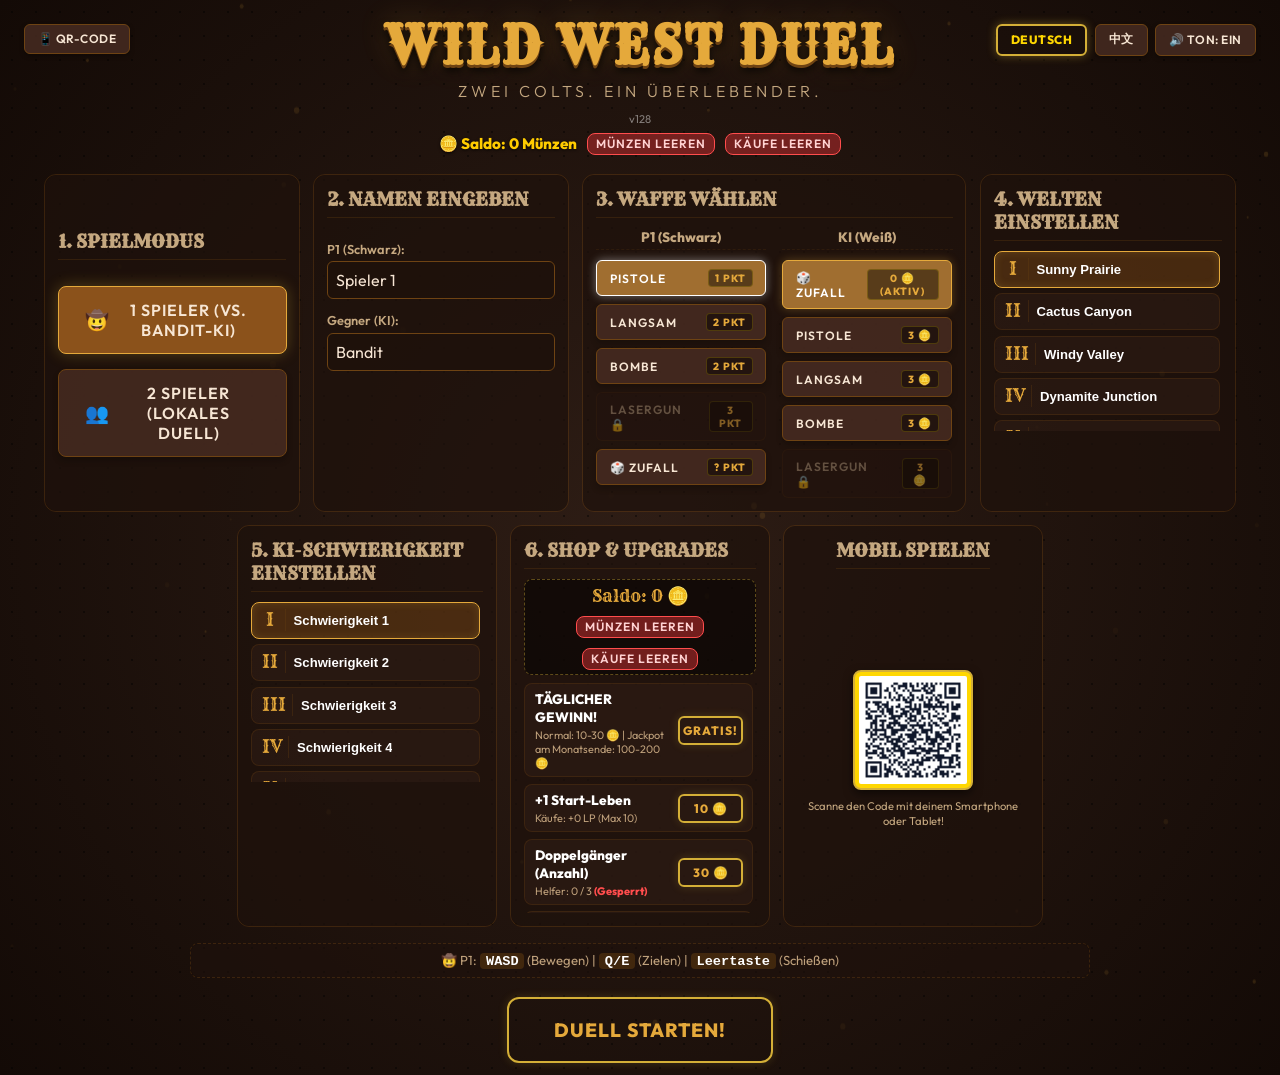
==== games/shoot_game/index.html @ cd61415a "Fix BGM resume when toggling sound ON/OFF and add dual-layer node cleanup for iPad audio (v128)" ====
<!DOCTYPE html>
<html lang="de">
<head>
    <meta charset="UTF-8">
    <meta name="viewport" content="width=device-width, initial-scale=1.0, maximum-scale=1.0, user-scalable=no, viewport-fit=cover">
    <!-- iOS / iPadOS PWA Support -->
    <meta name="apple-mobile-web-app-capable" content="yes">
    <meta name="apple-mobile-web-app-status-bar-style" content="black-translucent">
    <meta name="apple-mobile-web-app-title" content="Wild West">
    <!-- Preload Local Fonts for Immediate Rendering (Prevents Fallback Font Flash) -->
    <link rel="preload" href="./fonts/rye-400.ttf" as="font" type="font/ttf" crossorigin>
    <link rel="preload" href="./fonts/outfit-300.ttf" as="font" type="font/ttf" crossorigin>
    <link rel="preload" href="./fonts/outfit-400.ttf" as="font" type="font/ttf" crossorigin>
    <link rel="preload" href="./fonts/outfit-600.ttf" as="font" type="font/ttf" crossorigin>
    <link rel="preload" href="./fonts/outfit-800.ttf" as="font" type="font/ttf" crossorigin>

    <title>Wild West Duel</title>
    <!-- Icons & iOS PWA Touch Icons -->
    <link rel="icon" type="image/png" sizes="512x512" href="./app-icon.png?v=114">
    <link rel="icon" type="image/png" sizes="192x192" href="./app-icon.png?v=114">
    <link rel="apple-touch-icon" sizes="180x180" href="./apple-touch-icon.png?v=114">
    <link rel="apple-touch-icon" href="./apple-touch-icon.png?v=114">
    <link rel="apple-touch-icon-precomposed" href="./apple-touch-icon-precomposed.png?v=114">
    <link rel="manifest" href="manifest.json?v=114">
    <link rel="stylesheet" href="style.css?v=114">
    <style>
        /* Bulletproof hardware acceleration layer forcing for iOS Safari */
        .screen, .btn, .level-card, .shop-item, .menu-section {
            -webkit-transform: translate3d(0, 0, 0) !important;
            transform: translate3d(0, 0, 0) !important;
            -webkit-backface-visibility: hidden !important;
            backface-visibility: hidden !important;
            will-change: transform !important;
        }
        /* Lock only the gold buttons (play/shop) to transparent backgrounds to bypass WebKit bug */
        .btn-gold {
            background-color: transparent !important;
            background-image: none !important;
        }
        /* Strict element size bounds to prevent layout distortion or oversized joysticks offline */
        .joystick-container {
            width: 120px !important;
            height: 120px !important;
            max-width: 120px !important;
            max-height: 120px !important;
            box-sizing: border-box !important;
            position: absolute !important;
        }
        .joystick-base {
            width: 120px !important;
            height: 120px !important;
            max-width: 120px !important;
            max-height: 120px !important;
            border-radius: 50% !important;
            box-sizing: border-box !important;
        }
        .joystick-knob {
            width: 52px !important;
            height: 52px !important;
            border-radius: 50% !important;
            box-sizing: border-box !important;
        }
        .western-title {
            font-family: 'Rye', 'Impact', 'Trebuchet MS', serif;
        }
        .lang-btn {
            font-family: 'Outfit', -apple-system, BlinkMacSystemFont, 'Segoe UI', Roboto, sans-serif;
        }
    </style>
</head>
<body>
    <div id="game-container">
        <!-- Language & Sound Selector -->
        <div id="language-selector">
            <button id="lang-btn-original" class="btn btn-small btn-primary lang-btn selected">DEUTSCH</button>
            <button id="lang-btn-chinese" class="btn btn-small btn-primary lang-btn">中文</button>
            <button id="sound-toggle-btn" class="btn btn-small btn-primary sound-btn" data-i18n="sound-btn-on">🔊 Ton: EIN</button>
        </div>

        <!-- QR Code Selector -->
        <div id="qr-container">
            <button id="qr-toggle-btn" class="btn btn-small btn-primary" data-i18n="qr-btn-text">📱 QR-Code</button>
        </div>

        <!-- Background Dust Particles (Canvas overlay or pure CSS) -->
        <canvas id="dust-particles"></canvas>

        <!-- MAIN MENU -->
        <div id="main-menu" class="screen active">
            <h1 class="western-title" data-i18n="game-title">Wild West Duel</h1>
            <p class="subtitle" data-i18n="game-subtitle">Zwei Colts. Ein Überlebender.</p>
            <div id="version-badge" onclick="window.forcePurgeAndReload && window.forcePurgeAndReload()" style="font-size: 0.7rem; color: rgba(255,255,255,0.45); text-align: center; margin-top: -0.5rem; margin-bottom: 0.4rem; font-family: 'Outfit', sans-serif; cursor: pointer;" title="Klicken, um Cache zu leeren und neu zu laden">v125</div>
            <div id="header-coins-container" style="text-align: center; margin-top: 0; margin-bottom: 1.2rem; font-family: 'Outfit', sans-serif; color: #ffcc00; font-weight: bold; font-size: 0.95rem; text-shadow: 0 1px 3px rgba(0,0,0,0.8); display: flex; align-items: center; justify-content: center; gap: 0.6rem; flex-wrap: wrap;">
                <span>🪙 <span data-i18n="shop-balance">Saldo:</span> <span id="header-coins-val">0</span> <span data-i18n="header-coins-unit">Münzen</span></span>
                <button class="btn btn-small btn-danger clear-coins-btn" style="padding: 0.15rem 0.5rem; font-size: 0.75rem; vertical-align: middle;" data-i18n="clear-coins-btn">Münzen leeren</button>
                <button class="btn btn-small btn-danger clear-purchases-btn" style="padding: 0.15rem 0.5rem; font-size: 0.75rem; vertical-align: middle;" data-i18n="clear-purchases-btn">Käufe leeren</button>
            </div>

            <!-- Prestige Reset Panel -->
            <div id="prestige-panel" class="prestige-panel hidden">
                <div class="prestige-info">
                    <div class="prestige-title" data-i18n="prestige-title">🏆 Saloon-Legende</div>
                    <div class="prestige-desc" data-i18n="prestige-desc">Alles freigeschaltet! Nächste Entscheidung in:</div>
                </div>
                <div id="prestige-timer" class="prestige-timer">20:00</div>
                <div class="prestige-buttons">
                    <button id="prestige-keep-btn" class="btn btn-prestige-keep btn-small" data-i18n="prestige-keep-btn" disabled>Behalten</button>
                    <button id="prestige-reset-btn" class="btn btn-danger btn-prestige-reset btn-small" data-i18n="prestige-reset-btn" disabled>Von vorne</button>
                </div>
            </div>

            <div class="menu-sections">
                <div class="menu-section game-modes">
                    <h2 data-i18n="mode-title">1. Spielmodus</h2>
                    <button class="btn btn-primary mode-btn selected" data-mode="pve">
                        <span class="btn-icon">🤠</span>
                        <span data-i18n="mode-pve-text">1 Spieler (vs. Bandit-KI)</span>
                    </button>
                    <button class="btn btn-primary mode-btn" data-mode="pvp">
                        <span class="btn-icon">👥</span>
                        <span data-i18n="mode-pvp-text">2 Spieler (Lokales Duell)</span>
                    </button>
                </div>

                <div class="menu-section player-names">
                    <h2 data-i18n="names-title">2. Namen eingeben</h2>
                    <div class="name-inputs">
                        <div class="input-group">
                            <label for="p1-name-input" data-i18n="label-p1-name">P1 (Schwarz):</label>
                            <input type="text" id="p1-name-input" value="Spieler 1" maxlength="12">
                        </div>
                        <div class="input-group">
                            <label for="p2-name-input" id="p2-name-label" data-i18n="label-p2-name-ki">Gegner (KI):</label>
                            <input type="text" id="p2-name-input" value="Bandit" maxlength="12">
                        </div>
                    </div>
                </div>

                <div class="menu-section weapon-select">
                    <h2 data-i18n="weapon-title">3. Waffe wählen</h2>
                    <div class="weapon-selections-container">
                        <div class="weapon-select-col" id="p1-weapon-select-col">
                            <h3 data-i18n="weapon-p1-label">P1 (Schwarz)</h3>
                            <div class="weapon-grid">
                                <button class="btn btn-primary weapon-btn p1-wep-active" data-player="p1" data-weapon="rapid">
                                    <span class="wep-name" data-i18n="wep-rapid">Pistole</span><span class="wep-pts" data-i18n="wep-pts-1">1 Pkt</span>
                                </button>
                                <button class="btn btn-primary weapon-btn" data-player="p1" data-weapon="heavy">
                                    <span class="wep-name" data-i18n="wep-heavy">Langsam</span><span class="wep-pts" data-i18n="wep-pts-2">2 Pkt</span>
                                </button>
                                <button class="btn btn-primary weapon-btn" data-player="p1" data-weapon="bomb">
                                    <span class="wep-name" data-i18n="wep-bomb">Bombe</span><span class="wep-pts" data-i18n="wep-pts-2">2 Pkt</span>
                                </button>
                                <button id="p1-wep-laser" class="btn btn-primary weapon-btn" data-player="p1" data-weapon="laser" disabled>
                                    <span class="wep-name" data-i18n="wep-laser-locked">Lasergun 🔒</span><span class="wep-pts" data-i18n="wep-pts-3">3 Pkt</span>
                                </button>
                                <button class="btn btn-primary weapon-btn" data-player="p1" data-weapon="random">
                                    <span class="wep-name" data-i18n="wep-random">🎲 Zufall</span><span class="wep-pts" data-i18n="wep-pts-random">? Pkt</span>
                                </button>
                            </div>
                        </div>
                        <div class="weapon-select-col" id="p2-weapon-select-col">
                            <h3 id="p2-weapon-title" data-i18n="weapon-p2-label-ki">KI (Weiß)</h3>
                            <div class="weapon-grid">
                                <button class="btn btn-primary weapon-btn p2-wep-active" data-player="p2" data-weapon="random">
                                    <span class="wep-name" data-i18n="wep-random">🎲 Zufall</span><span class="wep-pts" data-i18n="wep-pts-random">? Pkt</span>
                                </button>
                                <button class="btn btn-primary weapon-btn" data-player="p2" data-weapon="rapid">
                                    <span class="wep-name" data-i18n="wep-rapid">Pistole</span><span class="wep-pts" data-i18n="wep-pts-1">1 Pkt</span>
                                </button>
                                <button class="btn btn-primary weapon-btn" data-player="p2" data-weapon="heavy">
                                    <span class="wep-name" data-i18n="wep-heavy">Langsam</span><span class="wep-pts" data-i18n="wep-pts-2">2 Pkt</span>
                                </button>
                                <button class="btn btn-primary weapon-btn" data-player="p2" data-weapon="bomb">
                                    <span class="wep-name" data-i18n="wep-bomb">Bombe</span><span class="wep-pts" data-i18n="wep-pts-2">2 Pkt</span>
                                </button>
                                <button id="p2-wep-laser" class="btn btn-primary weapon-btn" data-player="p2" data-weapon="laser" disabled>
                                    <span class="wep-name" data-i18n="wep-laser-locked">Lasergun 🔒</span><span class="wep-pts" data-i18n="wep-pts-3">3 Pkt</span>
                                </button>
                            </div>
                        </div>
                    </div>
                </div>

                <div class="menu-section level-select">
                    <h2 data-i18n="level-title">4. Level einstellen</h2>
                    <div class="level-grid">
                        <button class="level-card active" data-level="1">
                            <div class="level-num">I</div>
                            <div class="level-name" data-i18n="level-1-name">Sunny Prairie</div>
                            <div class="level-desc" data-i18n="level-1-desc">Einfaches Feld, keine Gefahren.</div>
                        </button>
                        <button class="level-card" data-level="2">
                            <div class="level-num">II</div>
                            <div class="level-name" data-i18n="level-2-name">Cactus Canyon</div>
                            <div class="level-desc" data-i18n="level-2-desc">Kakteen blockieren Schüsse.</div>
                        </button>
                        <button class="level-card" data-level="3">
                            <div class="level-num">III</div>
                            <div class="level-name" data-i18n="level-3-name">Windy Valley</div>
                            <div class="level-desc" data-i18n="level-3-desc">Wind krümmt die Patronen!</div>
                        </button>
                        <button class="level-card" data-level="4">
                            <div class="level-num">IV</div>
                            <div class="level-name" data-i18n="level-4-name">Dynamite Junction</div>
                            <div class="level-desc" data-i18n="level-4-desc">Explosive Dynamitfässer.</div>
                        </button>
                        <button class="level-card" data-level="5">
                            <div class="level-num">V</div>
                            <div class="level-name" data-i18n="level-5-name">Tombstone Showdown</div>
                            <div class="level-desc" data-i18n="level-5-desc">Volles Chaos: Wind, TNT & Tumbleweed!</div>
                        </button>
                        <button class="level-card" data-level="6">
                            <div class="level-num">VI</div>
                            <div class="level-name" data-i18n="level-6-name">Desert Fortress</div>
                            <div class="level-desc" data-i18n="level-6-desc">Barrikaden blockieren Schüsse. Rote Bodenspikes!</div>
                        </button>
                        <button class="level-card" data-level="7">
                            <div class="level-num">VII</div>
                            <div class="level-name" data-i18n="level-7-name">Windstorm Ruins</div>
                            <div class="level-desc" data-i18n="level-7-desc">Starker Sandsturm, Mauern & Bodenspikes.</div>
                        </button>
                        <button class="level-card" data-level="8">
                            <div class="level-num">VIII</div>
                            <div class="level-name" data-i18n="level-8-name">TNT Minefield</div>
                            <div class="level-desc" data-i18n="level-8-desc">Überall Dynamit & gefährliche Bodenspikes.</div>
                        </button>
                        <button class="level-card" data-level="9">
                            <div class="level-num">IX</div>
                            <div class="level-name" data-i18n="level-9-name">Tumbleweed Alley</div>
                            <div class="level-desc" data-i18n="level-9-desc">Tumbleweeds und Bodenspikes füllen das Feld.</div>
                        </button>
                        <button class="level-card" data-level="10">
                            <div class="level-num">X</div>
                            <div class="level-name" data-i18n="level-10-name">Armageddon Duel</div>
                            <div class="level-desc" data-i18n="level-10-desc">Ultimatives Chaos: Alles inklusive Bodenspikes!</div>
                        </button>
                    </div>
                </div>

                <div class="menu-section difficulty-select" id="difficulty-select-section">
                    <h2 data-i18n="difficulty-title">5. KI-Schwierigkeit einstellen</h2>
                    <div class="difficulty-grid">
                        <button class="difficulty-card active" data-difficulty="1">
                            <div class="difficulty-num">I</div>
                            <div class="difficulty-name"><span data-i18n="difficulty-label">Schwierigkeit</span> 1</div>
                        </button>
                        <button class="difficulty-card" data-difficulty="2">
                            <div class="difficulty-num">II</div>
                            <div class="difficulty-name"><span data-i18n="difficulty-label">Schwierigkeit</span> 2</div>
                        </button>
                        <button class="difficulty-card" data-difficulty="3">
                            <div class="difficulty-num">III</div>
                            <div class="difficulty-name"><span data-i18n="difficulty-label">Schwierigkeit</span> 3</div>
                        </button>
                        <button class="difficulty-card" data-difficulty="4">
                            <div class="difficulty-num">IV</div>
                            <div class="difficulty-name"><span data-i18n="difficulty-label">Schwierigkeit</span> 4</div>
                        </button>
                        <button class="difficulty-card" data-difficulty="5">
                            <div class="difficulty-num">V</div>
                            <div class="difficulty-name"><span data-i18n="difficulty-label">Schwierigkeit</span> 5</div>
                        </button>
                        <button class="difficulty-card" data-difficulty="6">
                            <div class="difficulty-num">VI</div>
                            <div class="difficulty-name"><span data-i18n="difficulty-label">Schwierigkeit</span> 6</div>
                        </button>
                        <button class="difficulty-card" data-difficulty="7">
                            <div class="difficulty-num">VII</div>
                            <div class="difficulty-name"><span data-i18n="difficulty-label">Schwierigkeit</span> 7</div>
                        </button>
                        <button class="difficulty-card" data-difficulty="8">
                            <div class="difficulty-num">VIII</div>
                            <div class="difficulty-name"><span data-i18n="difficulty-label">Schwierigkeit</span> 8</div>
                        </button>
                        <button class="difficulty-card" data-difficulty="9">
                            <div class="difficulty-num">IX</div>
                            <div class="difficulty-name"><span data-i18n="difficulty-label">Schwierigkeit</span> 9</div>
                        </button>
                        <button class="difficulty-card" data-difficulty="10">
                            <div class="difficulty-num">X</div>
                            <div class="difficulty-name"><span data-i18n="difficulty-label">Schwierigkeit</span> 10</div>
                        </button>
                    </div>
                </div>

                <div class="menu-section upgrade-shop">
                    <h2 data-i18n="shop-title">6. Shop & Upgrades</h2>
                    <div class="shop-coins-header" style="display: flex; align-items: center; justify-content: center; gap: 0.6rem; flex-wrap: wrap;">
                        <span><span data-i18n="shop-balance">Saldo:</span> <span id="shop-coins-val">0</span> <span class="shop-coin-symbol">🪙</span></span>
                        <button class="btn btn-small btn-danger clear-coins-btn" style="padding: 0.15rem 0.5rem; font-size: 0.75rem; vertical-align: middle;" data-i18n="clear-coins-btn">Münzen leeren</button>
                        <button class="btn btn-small btn-danger clear-purchases-btn" style="padding: 0.15rem 0.5rem; font-size: 0.75rem; vertical-align: middle;" data-i18n="clear-purchases-btn">Käufe leeren</button>
                    </div>
                    <div class="shop-list">
                        <div class="shop-item">
                            <div class="shop-item-info">
                                <div class="shop-item-title" data-i18n="shop-daily-title">TÄGLICHER GEWINN!</div>
                                <div class="shop-item-desc" id="shop-daily-desc-container" data-i18n="shop-daily-desc">Normal: 10-30 🪙 | Jackpot am Monatsende: 100-200 🪙</div>
                            </div>
                            <button id="claim-daily-btn" class="btn btn-gold btn-shop" data-i18n="shop-daily-btn-claim">GRATIS!</button>
                        </div>
                        <div class="shop-item">
                            <div class="shop-item-info">
                                <div class="shop-item-title" data-i18n="shop-hp-title">+1 Start-Leben</div>
                                <div class="shop-item-desc" id="shop-hp-desc-container">Käufe: +<span id="shop-hp-lvl">0</span> LP (Max 10) <span id="shop-hp-status" style="font-weight:bold; color:#ff9500;"></span></div>
                                <button id="toggle-hp-btn" class="btn btn-toggle-inactive btn-shop hidden" style="margin-top: 0.3rem; font-size: 0.65rem !important; padding: 0.2rem 0.5rem !important; width: auto !important; height: auto !important;" data-i18n="btn-deactivate">Deaktivieren</button>
                            </div>
                            <button id="buy-hp-btn" class="btn btn-gold btn-shop">10 🪙</button>
                        </div>
                        <div class="shop-item">
                            <div class="shop-item-info">
                                <div class="shop-item-title" data-i18n="shop-doppel-title">Doppelgänger (Anzahl)</div>
                                <div class="shop-item-desc" id="shop-doppel-count-container">Helfer: <span id="shop-doppel-count-val">0</span> / 3 <span id="shop-doppel-status" class="status-inactive"></span></div>
                                <button id="toggle-doppel-btn" class="btn btn-toggle-inactive btn-shop hidden" style="margin-top: 0.3rem; font-size: 0.65rem !important; padding: 0.2rem 0.5rem !important; width: auto !important; height: auto !important;" data-i18n="btn-deactivate">Deaktivieren</button>
                            </div>
                            <button id="buy-doppel-count-btn" class="btn btn-gold btn-shop">30 🪙</button>
                        </div>
                        <div class="shop-item">
                            <div class="shop-item-info">
                                <div class="shop-item-title" data-i18n="shop-doppel-lvl-title">Doppelgänger-Stufe</div>
                                <div class="shop-item-desc" id="shop-doppel-lvl-container">HP: <span id="shop-doppel-hp-val">3</span> | CD-R: <span id="shop-doppel-cdr-val">0%</span> (Stufe <span id="shop-doppel-lvl-val">0</span>/5)</div>
                            </div>
                            <button id="buy-doppel-lvl-btn" class="btn btn-gold btn-shop">30 🪙</button>
                        </div>
                        <div class="shop-item">
                            <div class="shop-item-info">
                                <div class="shop-item-title" data-i18n="shop-laser-title">Lasergun</div>
                                <div class="shop-item-desc" id="shop-laser-desc-container">Neon-Laser (Lvl <span id="shop-laser-lvl">0</span>): <span id="shop-laser-status" class="status-inactive">Gesperrt</span></div>
                            </div>
                            <button id="buy-laser-btn" class="btn btn-gold btn-shop">50 🪙</button>
                        </div>
                        <div class="shop-item">
                            <div class="shop-item-info">
                                <div class="shop-item-title" data-i18n="shop-rapid-title">Schnell-Pistole</div>
                                <div class="shop-item-desc" id="shop-rapid-desc-container">Schaden: <span id="shop-rapid-dmg">1</span> | CD: <span id="shop-rapid-cd">250</span>ms (Lvl <span id="shop-rapid-lvl">1</span>)</div>
                            </div>
                            <button id="buy-rapid-btn" class="btn btn-gold btn-shop">10 🪙</button>
                        </div>
                        <div class="shop-item">
                            <div class="shop-item-info">
                                <div class="shop-item-title" data-i18n="shop-heavy-title">Langsam-Pistole</div>
                                <div class="shop-item-desc" id="shop-heavy-desc-container">Schaden: <span id="shop-heavy-dmg">2</span> | CD: <span id="shop-heavy-cd">1500</span>ms (Lvl <span id="shop-heavy-lvl">1</span>)</div>
                            </div>
                            <button id="buy-heavy-btn" class="btn btn-gold btn-shop">10 🪙</button>
                        </div>
                        <div class="shop-item">
                            <div class="shop-item-info">
                                <div class="shop-item-title" data-i18n="shop-bomb-title">Bomben-Pistole</div>
                                <div class="shop-item-desc" id="shop-bomb-desc-container">Schaden: <span id="shop-bomb-dmg">2</span> | CD: <span id="shop-bomb-cd">2000</span>ms (Lvl <span id="shop-bomb-lvl">1</span>)</div>
                            </div>
                            <button id="buy-bomb-btn" class="btn btn-gold btn-shop">10 🪙</button>
                        </div>
                    </div>
                </div>

                <div class="menu-section qr-code-section">
                    <h2 data-i18n="qr-modal-title">Mobil spielen</h2>
                    <div class="menu-qr-content">
                        <img src="qr-code.png" alt="QR-Code" class="menu-qr-image">
                        <p class="menu-qr-desc" data-i18n="qr-menu-desc">Scanne den Code mit deinem Smartphone oder Tablet!</p>
                    </div>
                </div>
            </div>


            <div class="controls-cheat-sheet-compact">
                <span data-i18n="cheat-sheet-p1">🤠 P1: <strong>WASD</strong> (Bewegen) | <strong>Q/E</strong> (Zielen) | <strong>Leertaste</strong> (Schießen)</span>
                <span class="sheet-divider">|</span>
                <span data-i18n="cheat-sheet-p2">💀 P2/KI: <strong>Pfeiltasten</strong> (Bewegen) | <strong>U/O</strong> (Zielen) | <strong>I</strong> (Schießen)</span>
            </div>

            <button id="start-game-btn" class="btn btn-gold btn-large" data-i18n="start-duel-btn">Duell Starten!</button>

            <!-- Landscape Mode Notice for Mobile / iPad -->
            <div class="mobile-only-notice" data-i18n="landscape-notice-text">BITTE SPIELT IM QUERFORMAT!!!</div>
        </div>

        <!-- GAMEPLAY SCREEN -->
        <div id="game-screen" class="screen">
            <!-- HUD -->
            <div id="hud">
                <div class="hud-player p1-hud">
                    <div class="player-label"><span class="avatar">🤠</span> <span id="p1-label-text">Spieler 1 (Schwarz)</span></div>
                    <div class="hearts" id="p1-hearts"></div>
                </div>

                <div id="level-display">
                    <span id="level-display-name">Sunny Prairie</span>
                    <div id="wind-indicator" class="hidden">
                        <span id="wind-arrow">➔</span> <span id="wind-text">Wind: 0 km/h</span>
                    </div>
                </div>

                <div class="hud-player p2-hud">
                    <div class="hearts" id="p2-hearts"></div>
                    <div class="player-label"><span class="avatar">🤠</span> <span id="p2-label-text">Bandit (KI)</span></div>
                </div>
            </div>

            <div id="canvas-wrapper">
                <canvas id="game-canvas" width="1200" height="800"></canvas>
            </div>

            <!-- Mobile touch controls overlay -->
            <div id="mobile-controls">
                <div id="joystick-move" class="joystick-container">
                    <div class="joystick-base">
                        <div class="joystick-knob blue"></div>
                    </div>
                </div>
                <div id="joystick-aim" class="joystick-container">
                    <div class="joystick-base">
                        <div class="joystick-knob red"></div>
                    </div>
                </div>
            </div>

            <div id="game-controls-bar">
                <button id="sound-toggle-btn-hud" class="btn btn-small sound-btn" data-i18n="sound-btn-on">🔊 Ton: EIN</button>
                <button id="pause-btn" class="btn btn-small" data-i18n="hud-pause-btn">Pause</button>
                <button id="exit-game-btn" class="btn btn-small btn-danger" data-i18n="hud-forfeit-btn">Aufgeben</button>
            </div>

            <!-- Keyboard Controls Cheat Sheet for PC -->
            <div class="controls-cheat-sheet-compact gameplay-cheat-sheet">
                <span data-i18n="cheat-sheet-p1">🤠 P1: <strong>WASD</strong> (Bewegen) | <strong>Q/E</strong> (Zielen) | <strong>Leertaste</strong> (Schießen)</span>
                <span class="sheet-divider">|</span>
                <span data-i18n="cheat-sheet-p2">💀 P2/KI: <strong>Pfeiltasten</strong> (Bewegen) | <strong>U/O</strong> (Zielen) | <strong>I</strong> (Schießen)</span>
            </div>
        </div>

        <!-- GAME OVER OVERLAY -->
        <div id="game-over-screen" class="screen">
            <h1 class="victory-title" id="victory-title">Spieler 1 gewinnt!</h1>
            <p id="victory-subtitle" class="subtitle">Schnellster Finger im Wilden Westen</p>
            <div id="coins-reward-banner" class="coins-reward-banner hidden">
                🪙 +3 Münzen erhalten!
            </div>

            <div class="game-over-buttons">
                <button id="rematch-btn" class="btn btn-gold btn-large" data-i18n="go-rematch-btn">Revanche</button>
                <button id="menu-btn" class="btn btn-primary btn-large" data-i18n="go-menu-btn">Hauptmenü</button>
            </div>
        </div>

        <!-- PAUSE SCREEN OVERLAY -->
        <div id="pause-screen" class="screen">
            <h1 class="western-title" data-i18n="pause-title">Pause</h1>
            <p class="subtitle" data-i18n="pause-subtitle">Das Duell ruht...</p>
            <div class="pause-buttons">
                <button id="resume-btn" class="btn btn-gold btn-large" data-i18n="pause-resume-btn">Weiter</button>
                <button id="pause-menu-btn" class="btn btn-primary btn-large" data-i18n="pause-menu-btn">Hauptmenü</button>
            </div>
        </div>

        <!-- QR CODE MODAL OVERLAY -->
        <div id="qr-modal" class="screen">
            <div class="qr-modal-content">
                <div class="qr-canvas-container">
                    <img id="qr-image" src="qr-code.png" alt="QR-Code">
                </div>
                <div class="qr-text-col">
                    <h2 data-i18n="qr-modal-title">Mobil spielen</h2>
                    <p class="qr-desc" data-i18n="qr-modal-desc">Scanne diesen QR-Code mit deinem Handy oder Tablet, um das Spiel auf einem mobilen Gerät zu spielen!</p>
                    <div class="qr-link-container">
                        <input type="text" id="qr-link-input" readonly value="https://yang.zchen.org/games/shoot_game/index.html">
                        <button id="qr-copy-btn" class="btn btn-gold btn-small" data-i18n="qr-btn-copy">Kopieren</button>
                    </div>
                    <div class="qr-modal-buttons">
                        <button id="qr-modal-close" class="btn btn-primary btn-large" data-i18n="qr-btn-close">Schließen</button>
                    </div>
                </div>
            </div>
        </div>
    </div>

    <!-- JS Files as Modules -->
    <script type="module" src="game.js?v=128"></script>
    <script>
        (function() {
            const TARGET_VERSION = '128';
            const storedVersion = localStorage.getItem('wild_west_installed_version');

            // Force cache purge if version stored in browser is older than 108
            if (storedVersion !== TARGET_VERSION) {
                localStorage.setItem('wild_west_installed_version', TARGET_VERSION);
                if ('serviceWorker' in navigator) {
                    navigator.serviceWorker.getRegistrations().then(regs => {
                        return Promise.all(regs.map(r => r.unregister()));
                    }).then(() => {
                        return caches.keys();
                    }).then(keys => {
                        return Promise.all(keys.map(k => caches.delete(k)));
                    }).then(() => {
                        window.location.reload();
                    }).catch(() => {
                        window.location.reload();
                    });
                }
            }

            if ('serviceWorker' in navigator) {
                let refreshing = false;
                const handleReload = () => {
                    if (!refreshing) {
                        refreshing = true;
                        window.location.reload();
                    }
                };

                const forceUpdateAndReload = async () => {
                    localStorage.setItem('wild_west_installed_version', TARGET_VERSION);
                    try {
                        const regs = await navigator.serviceWorker.getRegistrations();
                        for (let r of regs) await r.unregister();
                        const keys = await caches.keys();
                        await Promise.all(keys.map(k => caches.delete(k)));
                    } catch (e) {
                        console.warn('Cache clear failed:', e);
                    }
                    window.location.href = window.location.pathname + '?v=128&t=' + Date.now();
                };
                window.forcePurgeAndReload = forceUpdateAndReload;

                navigator.serviceWorker.addEventListener('controllerchange', handleReload);
                navigator.serviceWorker.addEventListener('message', (event) => {
                    if (event.data && (event.data.type === 'VERSION_UPDATED' || event.data.type === 'RELOAD')) {
                        handleReload();
                    }
                });

                window.addEventListener('load', () => {
                    navigator.serviceWorker.register('./sw.js?v=128', { scope: './' }).then(reg => {
                        reg.update();

                        window.addEventListener('focus', () => reg.update());
                        window.addEventListener('online', () => reg.update());
                        window.addEventListener('pageshow', () => reg.update());

                        reg.onupdatefound = () => {
                            const installingWorker = reg.installing;
                            if (installingWorker) {
                                installingWorker.onstatechange = () => {
                                    if (installingWorker.state === 'installed') {
                                        if (navigator.serviceWorker.controller) {
                                            installingWorker.postMessage({ type: 'SKIP_WAITING' });
                                            handleReload();
                                        }
                                    }
                                };
                            }
                        };
                    }).catch(err => {
                        console.log('SW registration failed:', err);
                    });
                });
            }
        })();
    </script>
</body>
</html>
---- games/shoot_game/style.css ----
/* Local Font Definitions (100% Offline Support) */
@font-face {
    font-family: 'Outfit';
    font-style: normal;
    font-weight: 300;
    font-display: swap;
    src: url('./fonts/outfit-300.ttf') format('truetype');
}
@font-face {
    font-family: 'Outfit';
    font-style: normal;
    font-weight: 400;
    font-display: swap;
    src: url('./fonts/outfit-400.ttf') format('truetype');
}
@font-face {
    font-family: 'Outfit';
    font-style: normal;
    font-weight: 600;
    font-display: swap;
    src: url('./fonts/outfit-600.ttf') format('truetype');
}
@font-face {
    font-family: 'Outfit';
    font-style: normal;
    font-weight: 800;
    font-display: swap;
    src: url('./fonts/outfit-800.ttf') format('truetype');
}
@font-face {
    font-family: 'Rye';
    font-style: normal;
    font-weight: 400;
    font-display: swap;
    src: url('./fonts/rye-400.ttf') format('truetype');
}

/* General Styles & Reset */
* {
    box-sizing: border-box;
    margin: 0;
    padding: 0;
    user-select: none;
}

html {
    background: radial-gradient(circle at center, #2e1d15 0%, #130a06 100%);
    min-height: 100vh;
    overflow-y: auto;
    touch-action: manipulation;
}

body {
    font-family: 'Outfit', -apple-system, BlinkMacSystemFont, 'Segoe UI', Roboto, sans-serif;
    background: radial-gradient(circle at center, #2e1d15 0%, #130a06 100%);
    color: #f7e6d4;
    min-height: 100vh;
    display: flex;
    flex-direction: column;
    overflow-y: visible;
    touch-action: manipulation;
}

#game-container {
    position: relative;
    width: 100vw;
    min-height: 100vh;
    display: flex;
    flex-direction: column;
    background-image: radial-gradient(rgba(0, 0, 0, 0.4) 1px, transparent 1px);
    background-size: 24px 24px;
}

/* Background Dust Particles */
#dust-particles {
    position: absolute;
    top: 0;
    left: 0;
    width: 100%;
    height: 100%;
    pointer-events: none;
    z-index: 1;
    opacity: 0.3;
}

/* Screen Transitions */
.screen {
    position: relative;
    display: none;
    flex-direction: column;
    align-items: center;
    justify-content: center;
    width: 100%;
    min-height: 100vh;
    padding: 0.8rem;
    z-index: 2;
    animation: fadeIn 0.4s ease-out forwards;
    margin: auto; /* Vertically and horizontally center screens, safely handling overflow */
    -webkit-transform: translate3d(0, 0, 0);
    transform: translate3d(0, 0, 0);
    -webkit-backface-visibility: hidden;
    backface-visibility: hidden;
}

.screen.active {
    display: flex;
}

@keyframes fadeIn {
    from { opacity: 0; transform: scale(0.98); }
    to { opacity: 1; transform: scale(1); }
}

/* Western Typography */
.western-title {
    font-family: 'Rye', 'Impact', 'Trebuchet MS', serif;
    font-size: 3.2rem;
    color: #e5a93b;
    text-shadow: 0 3px 0 #6e4313, 0 6px 10px rgba(0, 0, 0, 0.8), 0 0 30px rgba(229, 169, 59, 0.2);
    margin-bottom: 0.2rem;
    text-transform: uppercase;
    letter-spacing: 2px;
    animation: titleFloat 4s ease-in-out infinite;
}

.victory-title {
    font-family: 'Rye', serif;
    font-size: 3.8rem;
    color: #d4af37;
    text-shadow: 0 0 30px rgba(212, 175, 55, 0.4), 0 6px 12px rgba(0, 0, 0, 0.9);
    margin-bottom: 0.8rem;
    text-transform: uppercase;
    text-align: center;
}

.subtitle {
    font-size: 1.0rem;
    color: #c5a880;
    margin-bottom: 1.2rem;
    font-weight: 300;
    letter-spacing: 4px;
    text-transform: uppercase;
}

@keyframes titleFloat {
    0%, 100% { transform: translateY(0); }
    50% { transform: translateY(-8px); }
}

/* Buttons */
.btn {
    font-family: 'Outfit', sans-serif;
    font-weight: 600;
    font-size: 1rem;
    padding: 0.8rem 1.6rem;
    border: none;
    border-radius: 8px;
    cursor: pointer;
    transition: transform 0.25s cubic-bezier(0.175, 0.885, 0.32, 1.275),
                box-shadow 0.25s cubic-bezier(0.175, 0.885, 0.32, 1.275),
                border-color 0.25s cubic-bezier(0.175, 0.885, 0.32, 1.275),
                color 0.25s cubic-bezier(0.175, 0.885, 0.32, 1.275),
                background-color 0.25s cubic-bezier(0.175, 0.885, 0.32, 1.275);
    display: inline-flex;
    align-items: center;
    justify-content: center;
    gap: 0.5rem;
    text-transform: uppercase;
    letter-spacing: 1px;
    will-change: transform;
    -webkit-transform: translate3d(0, 0, 0);
    transform: translate3d(0, 0, 0);
    -webkit-backface-visibility: hidden;
    backface-visibility: hidden;
    -webkit-appearance: none;
    appearance: none;
    -webkit-tap-highlight-color: transparent;
}

.btn-large {
    padding: 1.2rem 2.8rem;
    font-size: 1.2rem;
    font-weight: 800;
    border-radius: 12px;
}

.btn-small {
    padding: 0.5rem 1rem;
    font-size: 0.85rem;
}

.btn-primary {
    background: rgba(74, 46, 36, 0.8);
    color: #f7e6d4;
    border: 1px solid #6e4313;
    box-shadow: 0 4px 6px rgba(0, 0, 0, 0.2);
}

.btn-primary:hover {
    background: #6e4313;
    transform: translateY(-2px);
    box-shadow: 0 6px 12px rgba(0, 0, 0, 0.3);
}

.btn-primary.selected {
    background: #8b521b;
    border-color: #e5a93b;
    box-shadow: 0 0 15px rgba(212, 175, 55, 0.3);
}

.btn-gold {
    background: transparent;
    color: #e5a93b;
    font-weight: 800;
    border: 2px solid #d4af37;
    box-shadow: 0 0 10px rgba(212, 175, 55, 0.2);
}

.btn-gold:hover {
    border-color: #e5a93b;
    color: #fff;
    transform: translateY(-3px) scale(1.03);
    box-shadow: 0 0 20px rgba(212, 175, 55, 0.4);
}

.btn-gold:active {
    transform: translateY(1px) scale(0.98);
}

.btn-danger {
    background: rgba(139, 37, 37, 0.8);
    color: #ffd2d2;
    border: 1px solid #ff4d4d;
}

.btn-danger:hover {
    background: #9d2525;
    box-shadow: 0 0 15px rgba(255, 77, 77, 0.4);
}

.btn-icon {
    font-size: 1.2em;
}

.menu-sections {
    display: flex;
    justify-content: center;
    flex-wrap: wrap;
    gap: 0.8rem;
    width: 95%;
    max-width: 1200px;
    margin-bottom: 1.0rem;
}

/* Weapon Select Styling */
.weapon-selections-container {
    display: flex;
    gap: 1rem;
    height: 100%;
}

.weapon-select-col {
    flex: 1;
    display: flex;
    flex-direction: column;
}

.weapon-select-col h3 {
    font-size: 0.85rem;
    color: #c5a880;
    margin-bottom: 0.6rem;
    text-align: center;
    border-bottom: 1px dashed rgba(110, 67, 19, 0.2);
    padding-bottom: 0.2rem;
}

.weapon-grid {
    display: flex;
    flex-direction: column;
    gap: 0.5rem;
}

.weapon-btn {
    font-size: 0.75rem !important;
    padding: 0.5rem !important;
    width: 100%;
    text-align: center;
    border-radius: 6px;
}

.weapon-btn.p1-wep-active {
    background: #a06e30;
    border-color: #ffffff;
    box-shadow: 0 0 10px rgba(255, 255, 255, 0.4);
    color: #fff;
}

.weapon-btn.p2-wep-active {
    background: #a06e30;
    border-color: #e5a93b;
    box-shadow: 0 0 10px rgba(229, 169, 59, 0.3);
    color: #fff;
}


.menu-section {
    flex: 1 1 200px;
    max-width: 260px;
    border: 1px solid rgba(110, 67, 19, 0.4);
    border-radius: 12px;
    padding: 0.8rem;
    position: relative;
    z-index: 2;
}

.menu-section::before {
    content: '';
    position: absolute;
    top: 0; left: 0; right: 0; bottom: 0;
    background: rgba(30, 18, 12, 0.7);
    border-radius: 12px;
    -webkit-backdrop-filter: blur(10px);
    backdrop-filter: blur(10px);
    z-index: -1;
    pointer-events: none;
}

.menu-section h2 {
    font-family: 'Rye', serif;
    font-size: 1.15rem;
    color: #c5a880;
    margin-bottom: 0.6rem;
    border-bottom: 1px solid rgba(110, 67, 19, 0.3);
    padding-bottom: 0.4rem;
    text-transform: uppercase;
}

.game-modes {
    display: flex;
    flex-direction: column;
    gap: 1rem;
    justify-content: center;
}

.level-grid, .difficulty-grid {
    display: grid;
    grid-template-columns: 1fr;
    gap: 0.35rem;
    max-height: 180px;
    overflow-y: auto;
    padding-right: 0.2rem;
}
.level-grid::-webkit-scrollbar, .difficulty-grid::-webkit-scrollbar {
    width: 6px;
}
.level-grid::-webkit-scrollbar-track, .difficulty-grid::-webkit-scrollbar-track {
    background: rgba(0, 0, 0, 0.2);
    border-radius: 3px;
}
.level-grid::-webkit-scrollbar-thumb, .difficulty-grid::-webkit-scrollbar-thumb {
    background: rgba(110, 67, 19, 0.6);
    border-radius: 3px;
}
.level-grid::-webkit-scrollbar-thumb:hover, .difficulty-grid::-webkit-scrollbar-thumb:hover {
    background: rgba(229, 169, 59, 0.6);
}

.level-card, .difficulty-card {
    background: rgba(50, 31, 23, 0.5);
    border: 1px solid rgba(110, 67, 19, 0.3);
    border-radius: 8px;
    padding: 0.4rem 0.6rem;
    cursor: pointer;
    text-align: left;
    transition: transform 0.2s ease, border-color 0.2s ease, background-color 0.2s ease, box-shadow 0.2s ease, color 0.2s ease;
    display: flex;
    align-items: center;
    gap: 0.5rem;
    color: #f7e6d4;
    will-change: transform;
    -webkit-transform: translate3d(0, 0, 0);
    transform: translate3d(0, 0, 0);
    -webkit-backface-visibility: hidden;
    backface-visibility: hidden;
    -webkit-appearance: none;
    appearance: none;
    -webkit-tap-highlight-color: transparent;
}

.level-card:hover, .difficulty-card:hover {
    background: rgba(110, 67, 19, 0.3);
    border-color: rgba(212, 175, 55, 0.5);
    transform: translateX(2px);
}

.level-card.active, .difficulty-card.active {
    background: rgba(139, 82, 27, 0.4);
    border-color: #e5a93b;
    box-shadow: inset 0 0 8px rgba(212, 175, 55, 0.2);
}

.level-num, .difficulty-num {
    font-family: 'Rye', serif;
    font-size: 1.1rem;
    color: #e5a93b;
    min-width: 24px;
    text-align: center;
    border-right: 1px solid rgba(110, 67, 19, 0.3);
    padding-right: 0.4rem;
}

.level-name, .difficulty-name {
    font-weight: 600;
    font-size: 0.82rem;
    color: #fff;
    white-space: nowrap;
    overflow: hidden;
    text-overflow: ellipsis;
}

.level-desc, .difficulty-desc {
    display: none; /* Hide descriptions to keep layout compact */
}

/* Keyboard Cheat Sheet Compact */
.controls-cheat-sheet-compact {
    display: flex;
    justify-content: center;
    align-items: center;
    gap: 1.5rem;
    width: 100%;
    max-width: 900px;
    margin-bottom: 1.2rem;
    font-size: 0.82rem;
    color: #bfa17c;
    border: 1px dashed rgba(110, 67, 19, 0.4);
    border-radius: 8px;
    padding: 0.5rem 1.5rem;
    position: relative;
    z-index: 2;
}

.controls-cheat-sheet-compact::before {
    content: '';
    position: absolute;
    top: 0; left: 0; right: 0; bottom: 0;
    background: rgba(30, 18, 12, 0.6);
    border-radius: 8px;
    -webkit-backdrop-filter: blur(10px);
    backdrop-filter: blur(10px);
    z-index: -1;
    pointer-events: none;
}

.controls-cheat-sheet-compact strong {
    color: #fff;
    background: rgba(110, 67, 19, 0.45);
    padding: 0.05rem 0.35rem;
    border-radius: 4px;
    font-family: monospace;
    font-size: 0.85rem;
}

.sheet-divider {
    color: rgba(110, 67, 19, 0.5);
    font-weight: bold;
}

/* GAMEPLAY VIEWPORT */
#game-screen {
    justify-content: space-between;
    padding: 1.5rem;
}

#hud {
    display: flex;
    justify-content: space-between;
    align-items: center;
    width: 100%;
    max-width: 1100px;
    border: 2px solid #543310;
    border-radius: 16px;
    padding: 0.8rem 1.5rem;
    box-shadow: 0 8px 30px rgba(0, 0, 0, 0.5);
    position: relative;
    z-index: 10;
}

#hud::before {
    content: '';
    position: absolute;
    top: 0; left: 0; right: 0; bottom: 0;
    background: rgba(30, 18, 12, 0.85);
    border-radius: 14px;
    -webkit-backdrop-filter: blur(10px);
    backdrop-filter: blur(10px);
    z-index: -1;
    pointer-events: none;
}

.hud-player {
    display: flex;
    flex-direction: column;
    gap: 0.4rem;
}

.p1-hud { align-items: flex-start; }
.p2-hud { align-items: flex-end; }

.player-label {
    font-weight: 800;
    font-size: 1.1rem;
    color: #f7e6d4;
    display: flex;
    align-items: center;
    gap: 0.5rem;
}

.p1-hud .player-label { color: #b5b5b5; }
.p2-hud .player-label { color: #ffffff; text-shadow: 0 0 5px rgba(255,255,255,0.2); }


.hearts {
    display: flex;
    gap: 0.5rem;
    align-items: center;
    max-width: 280px;
}

.hp-count {
    font-family: 'Rye', serif;
    font-size: 1.5rem;
    color: #e5a93b;
    text-shadow: 0 2px 4px rgba(0, 0, 0, 0.5);
    line-height: 1;
}

/* Sheriff star HP indicators */
.sheriff-star {
    width: 24px;
    height: 24px;
    background-color: #d4af37;
    clip-path: polygon(50% 0%, 61% 35%, 98% 35%, 68% 57%, 79% 91%, 50% 70%, 21% 91%, 32% 57%, 2% 35%, 39% 35%);
    transition: background-color 0.3s ease, transform 0.3s ease, opacity 0.3s ease;
    box-shadow: 0 0 8px rgba(212, 175, 55, 0.6);
}

.sheriff-star.lost {
    background-color: #3e2e28;
    box-shadow: none;
    transform: scale(0.8) rotate(45deg);
    opacity: 0.4;
}

#level-display {
    text-align: center;
    display: flex;
    flex-direction: column;
    align-items: center;
    gap: 0.2rem;
}

#level-display-name {
    font-family: 'Rye', serif;
    font-size: 1.2rem;
    color: #e5a93b;
    letter-spacing: 1px;
}

#wind-indicator {
    display: flex;
    align-items: center;
    gap: 0.5rem;
    font-size: 0.85rem;
    color: #5ac8fa;
    background: rgba(10, 30, 40, 0.4);
    padding: 0.2rem 0.6rem;
    border-radius: 20px;
    border: 1px solid rgba(90, 200, 250, 0.3);
}

#wind-arrow {
    display: inline-block;
    font-size: 1.1rem;
    transition: transform 0.5s ease;
}

.hidden {
    display: none !important;
}

/* Canvas styling */
#canvas-wrapper {
    position: relative;
    border: 6px solid #4a2e24;
    border-radius: 12px;
    box-shadow: 0 20px 50px rgba(0, 0, 0, 0.8), inset 0 0 20px rgba(0,0,0,0.6);
    overflow: hidden;
    margin: 0.5rem 0;
    background-color: #d2b48c; /* Fallback sandy brown */
    max-width: 90vw;
    max-height: calc(100vh - 200px); /* Leave room for HUD and control buttons */
    aspect-ratio: 1200 / 800; /* Keep aspect ratio aligned */
}

#canvas-wrapper::before {
    content: '';
    position: absolute;
    top: 0; left: 0; right: 0; bottom: 0;
    box-shadow: inset 0 0 40px rgba(0,0,0,0.4);
    pointer-events: none;
}

#game-canvas {
    display: block;
    width: 100%;
    height: 100%;
    object-fit: contain;
}

#game-controls-bar {
    display: flex;
    gap: 1.5rem;
}

/* Overlays */
#game-over-screen, #pause-screen, #qr-modal {
    position: fixed;
    top: 0;
    left: 0;
    width: 100vw;
    height: 100vh;
    z-index: 100;
}

#game-over-screen::before, #pause-screen::before, #qr-modal::before {
    content: '';
    position: absolute;
    top: 0; left: 0; right: 0; bottom: 0;
    background: rgba(19, 10, 6, 0.9);
    -webkit-backdrop-filter: blur(8px);
    backdrop-filter: blur(8px);
    z-index: -1;
    pointer-events: none;
}

.game-over-buttons, .pause-buttons {
    display: flex;
    gap: 1.5rem;
}

/* Shake Animation for Hit effect */
.shake {
    animation: screenShake 0.15s ease-in-out 2;
}

@keyframes screenShake {
    0%, 100% { transform: translate(0, 0); }
    25% { transform: translate(-6px, 4px); }
    75% { transform: translate(6px, -4px); }
}

/* Upgrade Shop Styling */
.upgrade-shop {
    display: flex;
    flex-direction: column;
}

.shop-coins-header {
    font-family: 'Rye', serif;
    font-size: 1.05rem;
    color: #e5a93b;
    text-align: center;
    margin-bottom: 0.5rem;
    background: rgba(0, 0, 0, 0.45);
    padding: 0.3rem;
    border-radius: 8px;
    border: 1px dashed rgba(212, 175, 55, 0.4);
    display: flex;
    align-items: center;
    justify-content: center;
    gap: 0.5rem;
}

.shop-coin-symbol {
    font-size: 1.1rem;
}

.shop-list {
    display: flex;
    flex-direction: column;
    gap: 0.4rem;
    max-height: 230px;
    overflow-y: auto;
    padding-right: 0.2rem;
}
.shop-list::-webkit-scrollbar {
    width: 5px;
}
.shop-list::-webkit-scrollbar-track {
    background: rgba(0, 0, 0, 0.2);
    border-radius: 3px;
}
.shop-list::-webkit-scrollbar-thumb {
    background: rgba(110, 67, 19, 0.6);
    border-radius: 3px;
}
.shop-list::-webkit-scrollbar-thumb:hover {
    background: rgba(229, 169, 59, 0.6);
}

.shop-item {
    display: flex;
    justify-content: space-between;
    align-items: center;
    background: rgba(50, 31, 23, 0.5);
    border: 1px solid rgba(110, 67, 19, 0.3);
    border-radius: 8px;
    padding: 0.4rem 0.6rem;
    gap: 0.4rem;
    transition: background-color 0.2s ease, border-color 0.2s ease, transform 0.2s ease;
    will-change: transform;
    transform: translate3d(0, 0, 0);
}

.shop-item:hover {
    background: rgba(110, 67, 19, 0.25);
    border-color: rgba(212, 175, 55, 0.3);
}

.shop-item-info {
    display: flex;
    flex-direction: column;
    gap: 0.1rem;
    text-align: left;
}

.shop-item-title {
    font-weight: 800;
    font-size: 0.85rem;
    color: #fff;
}

.shop-item-desc {
    font-size: 0.68rem;
    color: #bfa17c;
}

.status-inactive {
    color: #ff4d4d;
    font-weight: bold;
}

.status-active {
    color: #4cd964;
    font-weight: bold;
    text-shadow: 0 0 5px rgba(76, 217, 100, 0.4);
}

.btn-shop {
    font-size: 0.75rem !important;
    padding: 0.3rem 0.6rem !important;
    min-width: 65px;
    border-radius: 6px;
}

/* Toast Notification */
.toast-notification {
    position: absolute;
    top: 25px;
    left: 50%;
    transform: translate(-50%, -50px);
    background: rgba(44, 24, 16, 0.95);
    border: 2px solid #d4af37;
    color: #fff;
    padding: 0.8rem 1.5rem;
    border-radius: 12px;
    font-family: 'Rye', serif;
    font-size: 1.1rem;
    z-index: 10000;
    box-shadow: 0 5px 25px rgba(0, 0, 0, 0.8), 0 0 15px rgba(212, 175, 55, 0.4);
    opacity: 0;
    transition: transform 0.4s cubic-bezier(0.175, 0.885, 0.32, 1.275), opacity 0.4s ease;
    pointer-events: none;
    display: flex;
    align-items: center;
    gap: 0.6rem;
    text-shadow: 1px 1px 2px rgba(0, 0, 0, 0.8);
}

.toast-notification.show {
    transform: translate(-50%, 0);
    opacity: 1;
}

/* Weapon Select Badges */
.weapon-btn {
    display: flex;
    justify-content: space-between;
    align-items: center;
    padding: 0.5rem 0.8rem !important;
}

.wep-name {
    flex-grow: 1;
    text-align: left;
}

.wep-pts {
    background: rgba(0, 0, 0, 0.45);
    color: #e5a93b;
    padding: 0.1rem 0.35rem;
    border-radius: 4px;
    font-size: 0.65rem;
    font-weight: 800;
    margin-left: 0.5rem;
    border: 1px solid rgba(255, 215, 0, 0.2);
}

/* Coins Reward Banner */
.coins-reward-banner {
    font-family: 'Rye', serif;
    font-size: 1.5rem;
    color: #e5a93b;
    background: rgba(0, 0, 0, 0.55);
    border: 2px solid #d4af37;
    padding: 0.8rem 2rem;
    border-radius: 12px;
    margin: 1rem 0 2rem 0;
    box-shadow: 0 0 20px rgba(212, 175, 55, 0.3);
    animation: rewardPulse 1.5s infinite alternate;
    display: flex;
    align-items: center;
    gap: 0.6rem;
}

.reward-coin-icon {
    font-size: 1.8rem;
}

@keyframes rewardPulse {
    0% { transform: scale(1); box-shadow: 0 0 15px rgba(212, 175, 55, 0.2); }
    100% { transform: scale(1.05); box-shadow: 0 0 25px rgba(212, 175, 55, 0.5); }
}

/* Weapon select column width override to prevent Bandit-KI button cropping */
.weapon-select {
    flex: 1.5 1 300px !important;
    max-width: 420px !important;
}

/* Locked weapon buttons */
.weapon-btn:disabled {
    opacity: 0.45;
    cursor: not-allowed;
    background: rgba(40, 20, 15, 0.6) !important;
    border-color: rgba(110, 67, 19, 0.2) !important;
    box-shadow: none !important;
    color: #a58e74 !important;
}

/* Toggle button styles (Green Outline for Active, Red/Gray for Inactive) */
.btn-toggle-active {
    background: transparent !important;
    background-color: transparent !important;
    background-image: none !important;
    color: #2ecc71 !important;
    border: 2px solid #2ecc71 !important;
    box-shadow: none !important;
    text-shadow: none !important;
}
.btn-toggle-active:hover {
    background: rgba(46, 204, 113, 0.1) !important;
    transform: translateY(-2px) !important;
}

.btn-toggle-inactive {
    background: transparent !important;
    background-color: transparent !important;
    background-image: none !important;
    color: #e74c3c !important;
    border: 2px solid #e74c3c !important;
    box-shadow: none !important;
    text-shadow: none !important;
}
.btn-toggle-inactive:hover {
    background: rgba(231, 76, 60, 0.1) !important;
    transform: translateY(-2px) !important;
}

/* Generic Disabled Button Styles */
.btn:disabled {
    opacity: 0.5 !important;
    cursor: not-allowed !important;
    pointer-events: none !important;
}

/* Prestige Panel Overlay */
.prestige-panel {
    width: 100%;
    max-width: 900px;
    background: linear-gradient(135deg, #2c1a11 0%, #1a0f0a 100%);
    border: 2px solid #d4af37;
    border-radius: 8px;
    padding: 0.35rem 0.8rem;
    margin-bottom: 0.6rem;
    display: flex;
    justify-content: space-between;
    align-items: center;
    box-shadow: 0 0 15px rgba(212, 175, 55, 0.25);
    animation: borderGlow 2s infinite alternate;
}

@keyframes borderGlow {
    0% { border-color: #8b6e2f; box-shadow: 0 0 8px rgba(212, 175, 55, 0.15); }
    100% { border-color: #e5a93b; box-shadow: 0 0 18px rgba(212, 175, 55, 0.3); }
}

.prestige-info {
    display: flex;
    flex-direction: row;
    align-items: center;
    gap: 0.6rem;
    text-align: left;
}

.prestige-title {
    font-family: 'Rye', serif;
    font-size: 0.92rem;
    color: #e5a93b;
    letter-spacing: 0.5px;
}

.prestige-desc {
    font-size: 0.72rem;
    color: #c5a880;
}

.prestige-timer {
    font-family: monospace;
    font-size: 1.05rem;
    color: #ff9500;
    font-weight: bold;
    background: rgba(0, 0, 0, 0.4);
    padding: 0.12rem 0.4rem;
    border-radius: 4px;
    border: 1px solid rgba(255, 149, 0, 0.3);
}

.prestige-buttons {
    display: flex;
    gap: 0.5rem;
}

.btn-prestige-keep {
    background: linear-gradient(135deg, #ffee00 0%, #ffc107 100%) !important;
    color: #1a0f0a !important;
    font-weight: 800 !important;
    border: 2px solid #fff350 !important;
    box-shadow: 0 4px 14px rgba(255, 215, 0, 0.6) !important;
    text-shadow: none !important;
}
.btn-prestige-keep:hover {
    background: linear-gradient(135deg, #fff200 0%, #ffa000 100%) !important;
    transform: translateY(-2px) !important;
    box-shadow: 0 6px 18px rgba(255, 215, 0, 0.8) !important;
}

.btn-prestige-reset {
    background: linear-gradient(135deg, #ff1744 0%, #d50000 100%) !important;
    color: #ffffff !important;
    font-weight: 800 !important;
    border: 2px solid #ff616f !important;
    box-shadow: 0 4px 14px rgba(255, 23, 68, 0.6) !important;
    text-shadow: 0 1px 2px rgba(0, 0, 0, 0.6) !important;
}
.btn-prestige-reset:hover {
    background: linear-gradient(135deg, #ff4569 0%, #b71c1c 100%) !important;
    transform: translateY(-2px) !important;
    box-shadow: 0 6px 18px rgba(255, 23, 68, 0.8) !important;
}

#prestige-keep-btn:disabled {
    background: linear-gradient(135deg, #d4b800 0%, #b88a00 100%) !important;
    color: #2a1f0a !important;
    border-color: #aa9000 !important;
    opacity: 0.7 !important;
    cursor: not-allowed !important;
}

#prestige-reset-btn:disabled {
    background: linear-gradient(135deg, #b81030 0%, #800000 100%) !important;
    color: #ffcccc !important;
    border-color: #991020 !important;
    opacity: 0.7 !important;
    cursor: not-allowed !important;
}

/* Spieler-Namen Styling */
.player-names {
    display: flex;
    flex-direction: column;
    gap: 0.8rem;
}
.name-inputs {
    display: flex;
    flex-direction: column;
    gap: 0.8rem;
}
.input-group {
    display: flex;
    flex-direction: column;
    gap: 0.3rem;
}
.input-group label {
    font-size: 0.8rem;
    color: #c5a880;
    font-weight: 600;
}
.input-group input {
    background: rgba(30, 18, 12, 0.8);
    border: 1px solid #6e4313;
    border-radius: 6px;
    padding: 0.5rem;
    color: #f7e6d4;
    font-family: 'Outfit', sans-serif;
    font-size: 1rem; /* Prevent iOS Safari focus auto-zoom */
    width: 100%;
}
.input-group input:focus {
    outline: none;
    border-color: #e5a93b;
    box-shadow: 0 0 8px rgba(229, 169, 59, 0.4);
}

/* Language Selector Styles */
#language-selector {
    position: absolute;
    top: 1.5rem;
    right: 1.5rem;
    display: flex;
    gap: 0.5rem;
    z-index: 1000;
}

#language-selector .btn {
    font-size: 0.75rem !important;
    padding: 0.4rem 0.8rem !important;
    letter-spacing: 0.5px;
    height: auto !important;
    width: auto !important;
    border-radius: 6px;
    box-shadow: 0 2px 5px rgba(0, 0, 0, 0.3);
}

#language-selector .btn.selected {
    background: transparent !important;
    color: #ffd700 !important;
    border: 2px solid #d4af37 !important;
    box-shadow: 0 0 10px rgba(212, 175, 55, 0.4) !important;
    font-weight: 800 !important;
}

@media (max-width: 768px) {
    #language-selector {
        top: 0.5rem;
        right: 0.5rem;
    }
}

/* touch-action: none to prevent iPad scroll & zoom gestures during play */
#game-screen, #game-canvas, #mobile-controls {
    touch-action: none;
    -webkit-user-select: none;
    user-select: none;
}

/* Lock body scroll on touch devices ONLY during active gameplay to prevent screen dragging */
html.touch-device.game-playing, body.touch-device.game-playing {
    overflow: hidden !important;
    height: 100% !important;
}

/* Hide mobile controls by default on non-touch devices */
#mobile-controls {
    display: none !important;
}

/* Show mobile controls on touch-capable devices */
body.touch-device #mobile-controls {
    display: block !important;
}

/* Mobile Joystick Controls */
#mobile-controls {
    position: absolute;
    top: 0;
    left: 0;
    width: 100%;
    height: 100%;
    pointer-events: none;
    z-index: 99;
}

.joystick-container {
    position: absolute;
    width: 120px;
    height: 120px;
    max-width: 120px;
    max-height: 120px;
    box-sizing: border-box;
    margin-left: -60px; /* Center-align on touch coordinate */
    margin-top: -60px;
    pointer-events: none;
    display: none; /* Shown dynamically on touchstart */
    opacity: 0;
    transition: opacity 0.15s ease;
    z-index: 100;
}

.joystick-container.active {
    opacity: 1;
}

.joystick-base {
    width: 120px;
    height: 120px;
    max-width: 120px;
    max-height: 120px;
    box-sizing: border-box;
    border-radius: 50%;
    background: rgba(19, 10, 6, 0.35);
    border: 3px solid rgba(247, 230, 212, 0.4);
    backdrop-filter: blur(5px);
    -webkit-backdrop-filter: blur(5px);
    position: relative;
    box-shadow: 0 8px 32px 0 rgba(0, 0, 0, 0.5);
}

.joystick-knob {
    width: 52px;
    height: 52px;
    max-width: 52px;
    max-height: 52px;
    box-sizing: border-box;
    border-radius: 50%;
    position: absolute;
    top: 50%;
    left: 50%;
    transform: translate(-50%, -50%);
    box-shadow: 0 4px 10px rgba(0, 0, 0, 0.4), inset 0 2px 4px rgba(255, 255, 255, 0.3);
    border: 2px solid rgba(255, 255, 255, 0.25);
}

.joystick-knob.blue {
    background: radial-gradient(circle at 35% 35%, #5ac8fa 0%, #007aff 70%, #0056b3 100%);
    box-shadow: 0 0 15px rgba(0, 122, 255, 0.5), inset 0 2px 4px rgba(255, 255, 255, 0.3);
}

.joystick-knob.red {
    background: radial-gradient(circle at 35% 35%, #ff5e5e 0%, #ff3b30 70%, #c21a0f 100%);
    box-shadow: 0 0 15px rgba(255, 59, 48, 0.5), inset 0 2px 4px rgba(255, 255, 255, 0.3);
}

/* Hide PvP mode button and keyboard cheat sheet on mobile devices (smartphones/tablets without default physical keyboards) */
body.mobile-device .controls-cheat-sheet-compact,
body.mobile-device .mode-btn[data-mode="pvp"] {
    display: none !important;
}

/* Hide joysticks in PvP mode since P2 requires keyboard and touch screen has no P2 joystick */
body.mode-pvp #mobile-controls {
    display: none !important;
}

/* Hide controls cheat sheet on mobile devices during gameplay */
body.mobile-device .gameplay-cheat-sheet {
    display: none !important;
}

/* Hide P2 cheat sheet instructions in 1-Player (PvE) mode */
body.mode-pve .controls-cheat-sheet-compact .sheet-divider,
body.mode-pve .controls-cheat-sheet-compact [data-i18n="cheat-sheet-p2"] {
    display: none !important;
}

/* Gameplay cheat sheet layout styling */
.gameplay-cheat-sheet {
    margin-top: 0.8rem;
    margin-bottom: 0;
    z-index: 10;
}

/* Smartphone specific viewport optimizations to enlarge playfield and resolve layout overlaps */
body.smartphone .western-title {
    font-size: 1.8rem !important;
    margin-top: 2.2rem !important;
    margin-bottom: 0.1rem !important;
}

body.smartphone .subtitle {
    font-size: 0.75rem !important;
    margin-bottom: 0.4rem !important;
    letter-spacing: 2px !important;
}

body.smartphone #language-selector {
    top: 0.4rem !important;
    right: 0.4rem !important;
    gap: 0.3rem !important;
}

body.smartphone #language-selector .btn {
    font-size: 0.65rem !important;
    padding: 0.25rem 0.5rem !important;
}

body.smartphone #game-screen {
    position: relative !important;
    padding: 0 !important;
    justify-content: center !important;
    align-items: center !important;
    height: 100vh !important;
    overflow: hidden !important;
}

body.smartphone #canvas-wrapper {
    max-width: 98vw !important;
    max-height: 96vh !important;
    height: auto !important;
    aspect-ratio: 1200 / 800 !important;
    border-width: 3px !important;
    margin: auto !important;
}

body.smartphone #hud {
    position: absolute !important;
    top: 5px !important;
    left: 5px !important;
    right: 5px !important;
    display: flex !important;
    justify-content: space-between !important;
    background: transparent !important;
    border: none !important;
    box-shadow: none !important;
    padding: 0 !important;
    pointer-events: none !important;
    z-index: 10 !important;
}

body.smartphone .hud-player,
body.smartphone #level-display {
    background: rgba(30, 18, 12, 0.8) !important;
    border: 1px solid rgba(110, 67, 19, 0.4) !important;
    border-radius: 8px !important;
    padding: 0.25rem 0.5rem !important;
    pointer-events: auto !important;
}

body.smartphone .player-label {
    font-size: 0.85rem;
}

body.smartphone .sheriff-star {
    width: 16px;
    height: 16px;
}

body.smartphone #level-display-name {
    font-size: 0.95rem;
}

body.smartphone #wind-indicator {
    font-size: 0.7rem;
    padding: 0.1rem 0.4rem;
}

body.smartphone #game-controls-bar {
    position: absolute !important;
    bottom: 5px !important;
    left: 50% !important;
    transform: translateX(-50%) !important;
    display: flex !important;
    flex-direction: row !important;
    gap: 0.3rem !important;
    background: rgba(30, 18, 12, 0.8) !important;
    border: 1px solid rgba(110, 67, 19, 0.4) !important;
    border-radius: 8px !important;
    padding: 0.2rem 0.4rem !important;
    z-index: 10 !important;
}

body.smartphone #game-controls-bar .btn {
    font-size: 0.65rem !important;
    padding: 0.2rem 0.4rem !important;
    height: auto !important;
    width: auto !important;
}

/* Landscape Mode Notice (shown only on iPad and Smartphone) */
.mobile-only-notice {
    display: none;
}

@media (orientation: portrait) {
    body.mobile-device .mobile-only-notice {
        display: block;
        margin-top: 1rem;
        font-size: 0.95rem;
        font-weight: 800;
        color: #ff9500;
        text-shadow: 0 0 8px rgba(255, 149, 0, 0.4);
        text-align: center;
        letter-spacing: 1px;
        animation: pulseNotice 2.5s infinite alternate;
    }
}

@media (orientation: landscape) {
    body.mobile-device .mobile-only-notice {
        display: none;
    }
}

@keyframes pulseNotice {
    0% { opacity: 0.8; transform: scale(1); }
    100% { opacity: 1; transform: scale(1.03); }
}

/* QR Code Selector Styles */
#qr-container {
    position: absolute;
    top: 1.5rem;
    left: 1.5rem;
    display: flex;
    gap: 0.5rem;
    z-index: 1000;
}

#qr-container .btn {
    font-size: 0.75rem !important;
    padding: 0.4rem 0.8rem !important;
    letter-spacing: 0.5px;
    height: auto !important;
    width: auto !important;
    border-radius: 6px;
    box-shadow: 0 2px 5px rgba(0, 0, 0, 0.3);
}

#qr-container .btn:hover {
    background: #8b521b;
    border-color: #e5a93b;
    box-shadow: 0 0 15px rgba(212, 175, 55, 0.3);
}

@media (max-width: 768px) {
    #qr-container {
        top: 0.5rem;
        left: 0.5rem;
    }
}

/* QR Modal Styles */
.qr-modal-content {
    display: flex;
    flex-direction: column;
    align-items: center;
    justify-content: center;
    background: linear-gradient(135deg, #2c1a11 0%, #1a0f0a 100%);
    border: 3px solid #d4af37;
    border-radius: 16px;
    padding: 2rem;
    max-width: 420px;
    width: 90%;
    box-shadow: 0 15px 40px rgba(0, 0, 0, 0.8), 0 0 30px rgba(212, 175, 55, 0.15);
    text-align: center;
    animation: qrZoomIn 0.3s cubic-bezier(0.175, 0.885, 0.32, 1.275) forwards;
}

@keyframes qrZoomIn {
    from { transform: scale(0.85); opacity: 0; }
    to { transform: scale(1); opacity: 1; }
}

.qr-modal-content h2 {
    font-family: 'Rye', serif;
    font-size: 1.8rem;
    color: #e5a93b;
    margin-bottom: 0.6rem;
    text-shadow: 0 2px 4px rgba(0,0,0,0.6);
    text-transform: uppercase;
}

.qr-desc {
    font-size: 0.85rem;
    color: #c5a880;
    margin-bottom: 1.2rem;
    line-height: 1.4;
}

.qr-canvas-container {
    background: transparent;
    padding: 0;
    border: none;
    display: flex;
    align-items: center;
    justify-content: center;
    margin-bottom: 1.2rem;
    box-shadow: none;
    transition: transform 0.2s ease;
}

.qr-canvas-container:hover {
    transform: scale(1.02);
}

#qr-image {
    display: block;
    width: 180px !important;
    height: 180px !important;
    object-fit: contain;
}

.qr-link-container {
    display: flex;
    width: 100%;
    gap: 0.5rem;
    margin-bottom: 1.5rem;
}

#qr-link-input {
    flex-grow: 1;
    background: rgba(30, 18, 12, 0.8);
    border: 1px solid #6e4313;
    border-radius: 6px;
    padding: 0.4rem 0.6rem;
    color: #f7e6d4;
    font-family: monospace;
    font-size: 0.8rem;
    text-align: left;
    overflow: hidden;
    text-overflow: ellipsis;
    white-space: nowrap;
}

#qr-link-input:focus {
    outline: none;
    border-color: #e5a93b;
}

.qr-modal-buttons {
    display: flex;
    gap: 1rem;
    width: 100%;
    justify-content: center;
}

.qr-modal-buttons .btn {
    width: 100%;
    max-width: 200px;
}

/* Menu QR Code Section Styles */
.qr-code-section {
    display: flex;
    flex-direction: column;
    align-items: center;
}

.menu-qr-content {
    display: flex;
    flex-direction: column;
    align-items: center;
    justify-content: center;
    gap: 0.6rem;
    height: calc(100% - 2.5rem);
    padding-top: 0.4rem;
}

.menu-qr-image {
    width: 120px;
    height: 120px;
    border-radius: 8px;
    border: 2px solid #d4af37;
    background: #ffd700;
    padding: 4px;
    box-shadow: 0 4px 10px rgba(0, 0, 0, 0.5);
    transition: transform 0.2s ease, box-shadow 0.2s ease;
}

.menu-qr-image:hover {
    transform: scale(1.05);
    box-shadow: 0 6px 15px rgba(212, 175, 55, 0.4);
}

.menu-qr-desc {
    font-size: 0.7rem;
    color: #c5a880;
    text-align: center;
    margin: 0;
    line-height: 1.3;
}

/* Responsive landscape and scroll rules for QR Code Modal */
#qr-modal {
    overflow-y: auto;
    -webkit-overflow-scrolling: touch;
}

#qr-modal.active {
    display: flex !important;
    flex-direction: column !important;
    align-items: center !important;
    justify-content: flex-start !important; /* critical for scrollbar behavior */
    padding: 2rem 0 !important;
    box-sizing: border-box !important;
}

@media (min-height: 600px) and (min-width: 600px) {
    #qr-modal.active {
        justify-content: center !important;
        padding: 0 !important;
    }
}

.qr-text-col {
    display: flex;
    flex-direction: column;
    align-items: center;
    width: 100%;
}

@media (max-height: 520px) {
    #qr-modal.active {
        align-items: flex-start; /* prevent clipping at the top */
        padding: 1.5rem 0;
    }

    .qr-modal-content {
        flex-direction: row !important;
        max-width: 620px;
        gap: 1.5rem;
        padding: 1.2rem !important;
        align-items: center;
        text-align: left;
    }

    .qr-text-col {
        align-items: flex-start;
        flex-grow: 1;
    }

    .qr-modal-content h2 {
        font-size: 1.35rem;
        margin-bottom: 0.2rem;
        text-align: left;
    }

    .qr-desc {
        font-size: 0.75rem;
        margin-bottom: 0.6rem;
        text-align: left;
    }

    .qr-canvas-container {
        margin-bottom: 0 !important;
    }

    #qr-image {
        width: 130px !important;
        height: 130px !important;
    }

    .qr-link-container {
        margin-bottom: 0.6rem !important;
    }

    .qr-modal-buttons {
        justify-content: flex-start !important;
    }
    
    .qr-modal-buttons .btn {
        max-width: 150px !important;
        height: 35px !important;
        font-size: 0.75rem !important;
        padding: 0.3rem 0.6rem !important;
    }
}
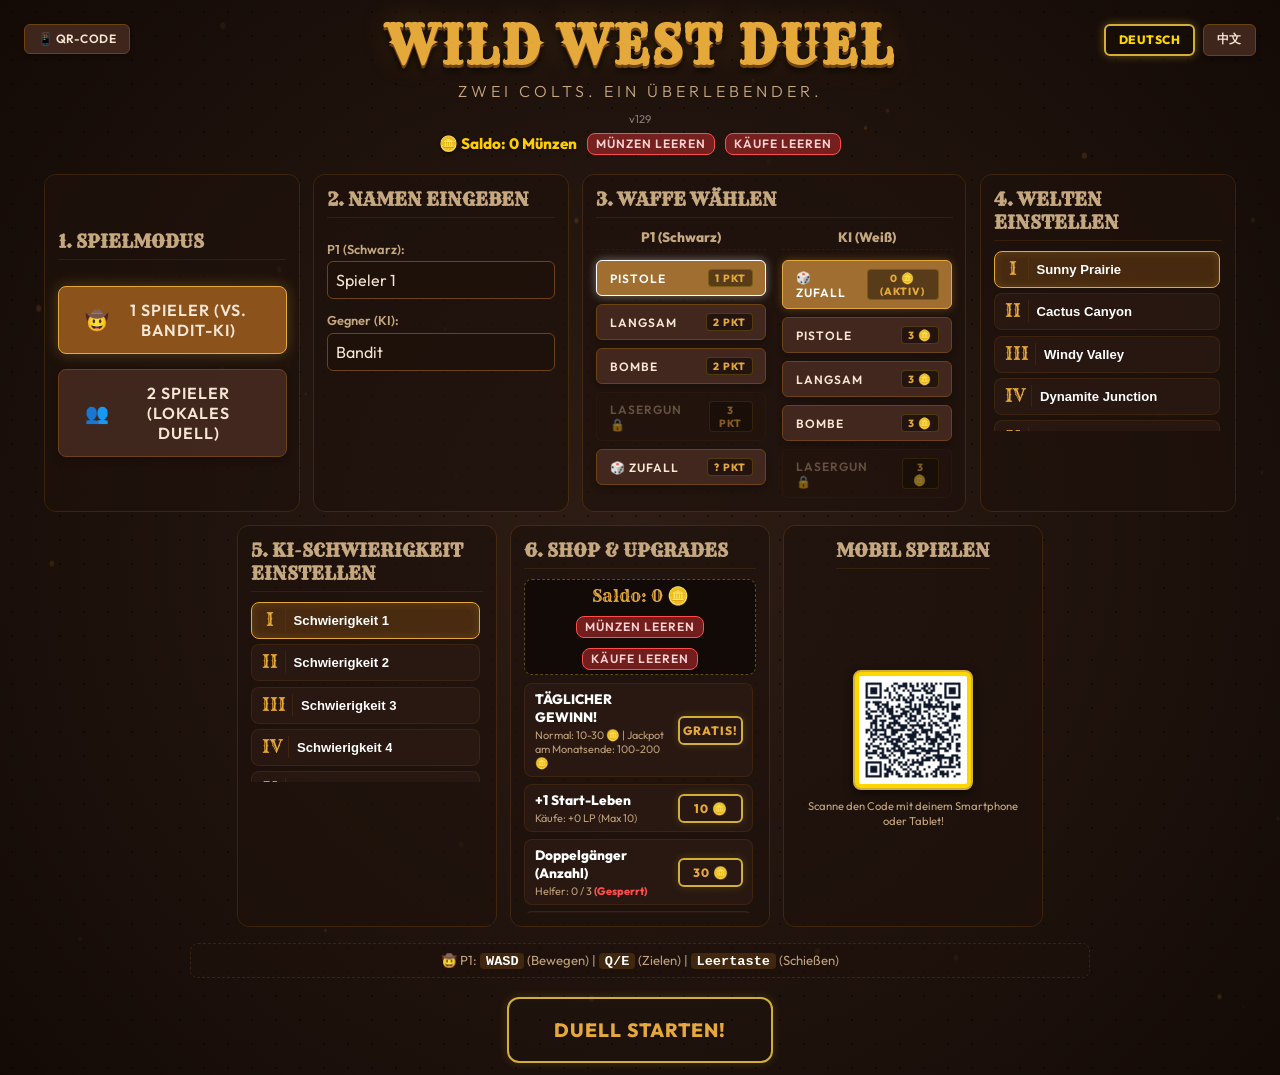
==== commit 0fbcf35e: "Fix multi-note whistle melody cleanup, remove sound button from main menu, and restore heavy Sheriff" ====
--- a/games/shoot_game/index.html
+++ b/games/shoot_game/index.html
@@ -70,11 +70,10 @@
 </head>
 <body>
     <div id="game-container">
-        <!-- Language & Sound Selector -->
+        <!-- Language Selector -->
         <div id="language-selector">
             <button id="lang-btn-original" class="btn btn-small btn-primary lang-btn selected">DEUTSCH</button>
             <button id="lang-btn-chinese" class="btn btn-small btn-primary lang-btn">中文</button>
-            <button id="sound-toggle-btn" class="btn btn-small btn-primary sound-btn" data-i18n="sound-btn-on">🔊 Ton: EIN</button>
         </div>
 
         <!-- QR Code Selector -->
@@ -475,10 +474,10 @@
     </div>
 
     <!-- JS Files as Modules -->
-    <script type="module" src="game.js?v=128"></script>
+    <script type="module" src="game.js?v=129"></script>
     <script>
         (function() {
-            const TARGET_VERSION = '128';
+            const TARGET_VERSION = '129';
             const storedVersion = localStorage.getItem('wild_west_installed_version');
 
             // Force cache purge if version stored in browser is older than 108
@@ -518,7 +517,7 @@
                     } catch (e) {
                         console.warn('Cache clear failed:', e);
                     }
-                    window.location.href = window.location.pathname + '?v=128&t=' + Date.now();
+                    window.location.href = window.location.pathname + '?v=129&t=' + Date.now();
                 };
                 window.forcePurgeAndReload = forceUpdateAndReload;
 
@@ -530,7 +529,7 @@
                 });
 
                 window.addEventListener('load', () => {
-                    navigator.serviceWorker.register('./sw.js?v=128', { scope: './' }).then(reg => {
+                    navigator.serviceWorker.register('./sw.js?v=129', { scope: './' }).then(reg => {
                         reg.update();
 
                         window.addEventListener('focus', () => reg.update());
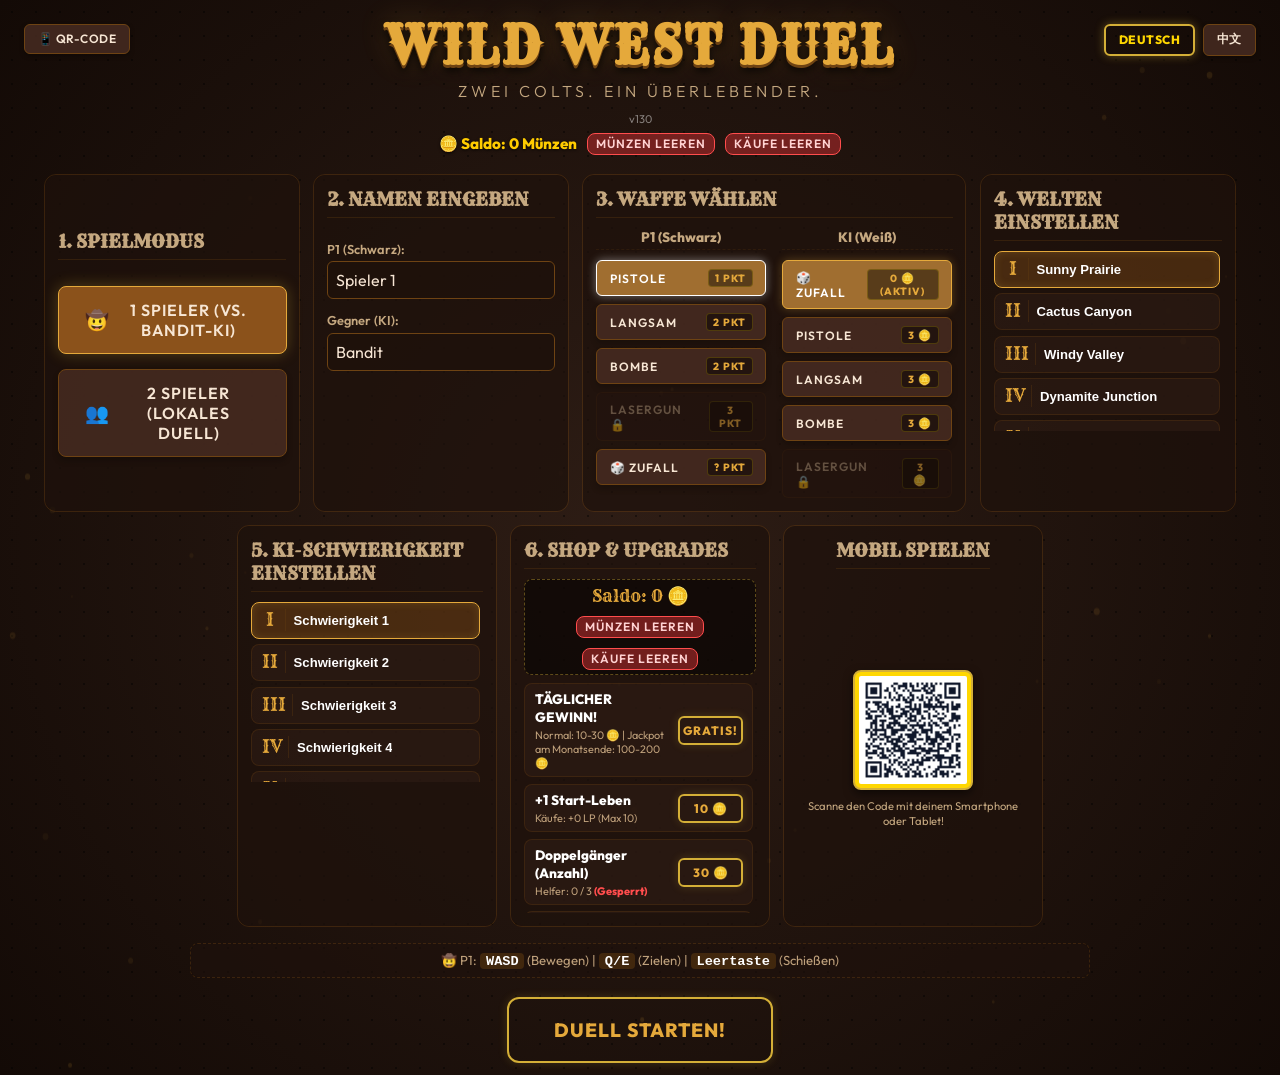
==== commit dcf3a99f: "Always reset sound to ON in Main Menu when returning to menu (v130)" ====
--- a/games/shoot_game/index.html
+++ b/games/shoot_game/index.html
@@ -474,10 +474,10 @@
     </div>
 
     <!-- JS Files as Modules -->
-    <script type="module" src="game.js?v=129"></script>
+    <script type="module" src="game.js?v=130"></script>
     <script>
         (function() {
-            const TARGET_VERSION = '129';
+            const TARGET_VERSION = '130';
             const storedVersion = localStorage.getItem('wild_west_installed_version');
 
             // Force cache purge if version stored in browser is older than 108
@@ -517,7 +517,7 @@
                     } catch (e) {
                         console.warn('Cache clear failed:', e);
                     }
-                    window.location.href = window.location.pathname + '?v=129&t=' + Date.now();
+                    window.location.href = window.location.pathname + '?v=130&t=' + Date.now();
                 };
                 window.forcePurgeAndReload = forceUpdateAndReload;
 
@@ -529,7 +529,7 @@
                 });
 
                 window.addEventListener('load', () => {
-                    navigator.serviceWorker.register('./sw.js?v=129', { scope: './' }).then(reg => {
+                    navigator.serviceWorker.register('./sw.js?v=130', { scope: './' }).then(reg => {
                         reg.update();
 
                         window.addEventListener('focus', () => reg.update());
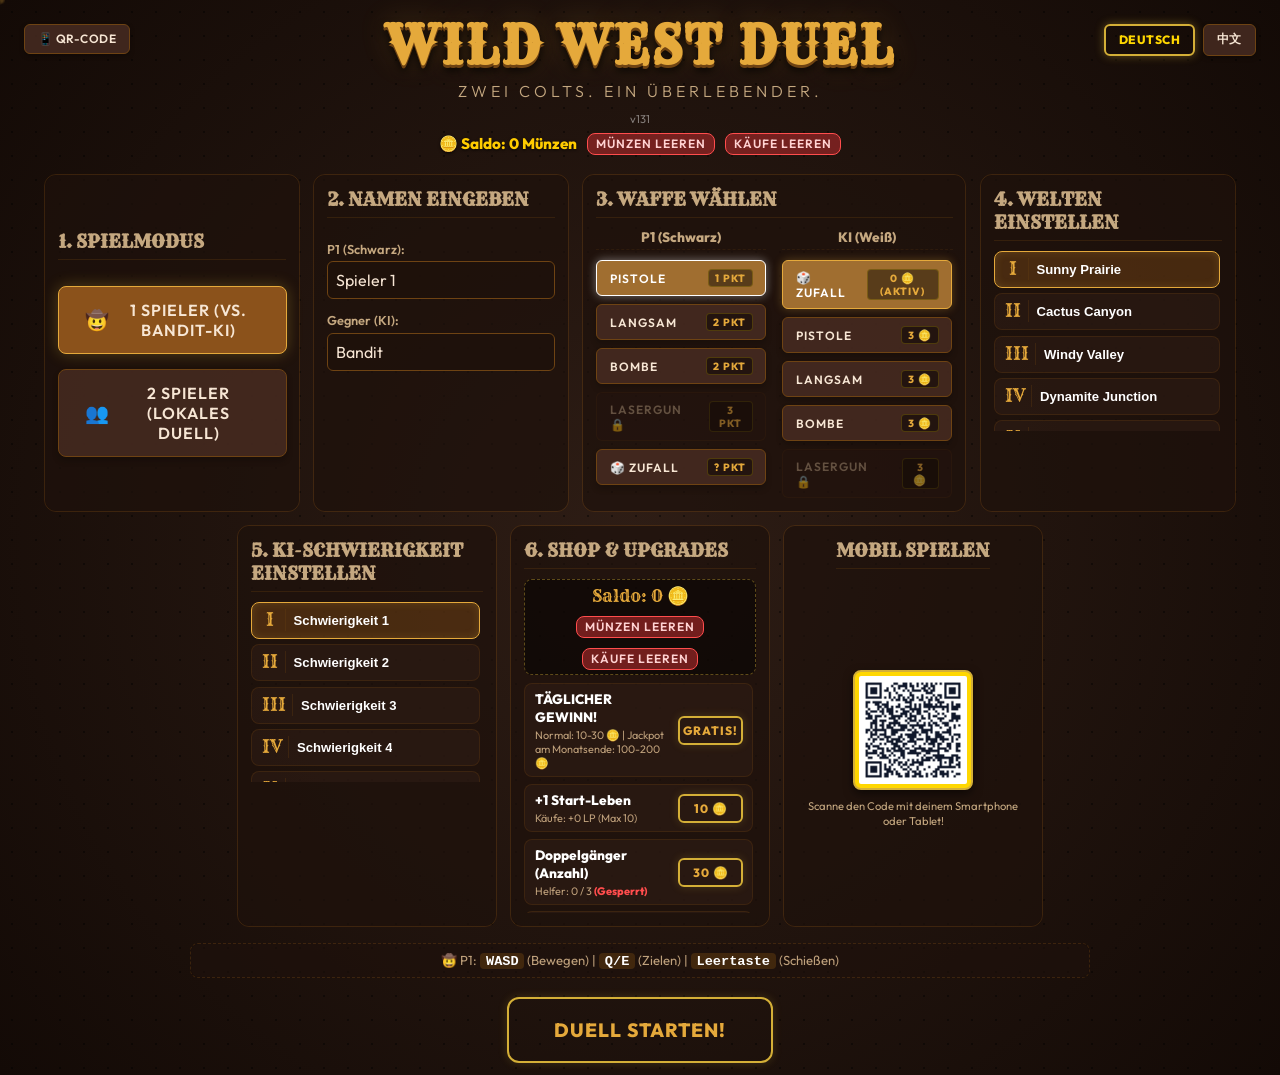
==== commit c47c45d7: "Disable click handler on version badge so clicking it does nothing (v131)" ====
--- a/games/shoot_game/index.html
+++ b/games/shoot_game/index.html
@@ -88,7 +88,7 @@
         <div id="main-menu" class="screen active">
             <h1 class="western-title" data-i18n="game-title">Wild West Duel</h1>
             <p class="subtitle" data-i18n="game-subtitle">Zwei Colts. Ein Überlebender.</p>
-            <div id="version-badge" onclick="window.forcePurgeAndReload && window.forcePurgeAndReload()" style="font-size: 0.7rem; color: rgba(255,255,255,0.45); text-align: center; margin-top: -0.5rem; margin-bottom: 0.4rem; font-family: 'Outfit', sans-serif; cursor: pointer;" title="Klicken, um Cache zu leeren und neu zu laden">v125</div>
+            <div id="version-badge" style="font-size: 0.7rem; color: rgba(255,255,255,0.45); text-align: center; margin-top: -0.5rem; margin-bottom: 0.4rem; font-family: 'Outfit', sans-serif; cursor: default;">v130</div>
             <div id="header-coins-container" style="text-align: center; margin-top: 0; margin-bottom: 1.2rem; font-family: 'Outfit', sans-serif; color: #ffcc00; font-weight: bold; font-size: 0.95rem; text-shadow: 0 1px 3px rgba(0,0,0,0.8); display: flex; align-items: center; justify-content: center; gap: 0.6rem; flex-wrap: wrap;">
                 <span>🪙 <span data-i18n="shop-balance">Saldo:</span> <span id="header-coins-val">0</span> <span data-i18n="header-coins-unit">Münzen</span></span>
                 <button class="btn btn-small btn-danger clear-coins-btn" style="padding: 0.15rem 0.5rem; font-size: 0.75rem; vertical-align: middle;" data-i18n="clear-coins-btn">Münzen leeren</button>
@@ -474,10 +474,10 @@
     </div>
 
     <!-- JS Files as Modules -->
-    <script type="module" src="game.js?v=130"></script>
+    <script type="module" src="game.js?v=131"></script>
     <script>
         (function() {
-            const TARGET_VERSION = '130';
+            const TARGET_VERSION = '131';
             const storedVersion = localStorage.getItem('wild_west_installed_version');
 
             // Force cache purge if version stored in browser is older than 108
@@ -517,7 +517,7 @@
                     } catch (e) {
                         console.warn('Cache clear failed:', e);
                     }
-                    window.location.href = window.location.pathname + '?v=130&t=' + Date.now();
+                    window.location.href = window.location.pathname + '?v=131&t=' + Date.now();
                 };
                 window.forcePurgeAndReload = forceUpdateAndReload;
 
@@ -529,7 +529,7 @@
                 });
 
                 window.addEventListener('load', () => {
-                    navigator.serviceWorker.register('./sw.js?v=130', { scope: './' }).then(reg => {
+                    navigator.serviceWorker.register('./sw.js?v=131', { scope: './' }).then(reg => {
                         reg.update();
 
                         window.addEventListener('focus', () => reg.update());
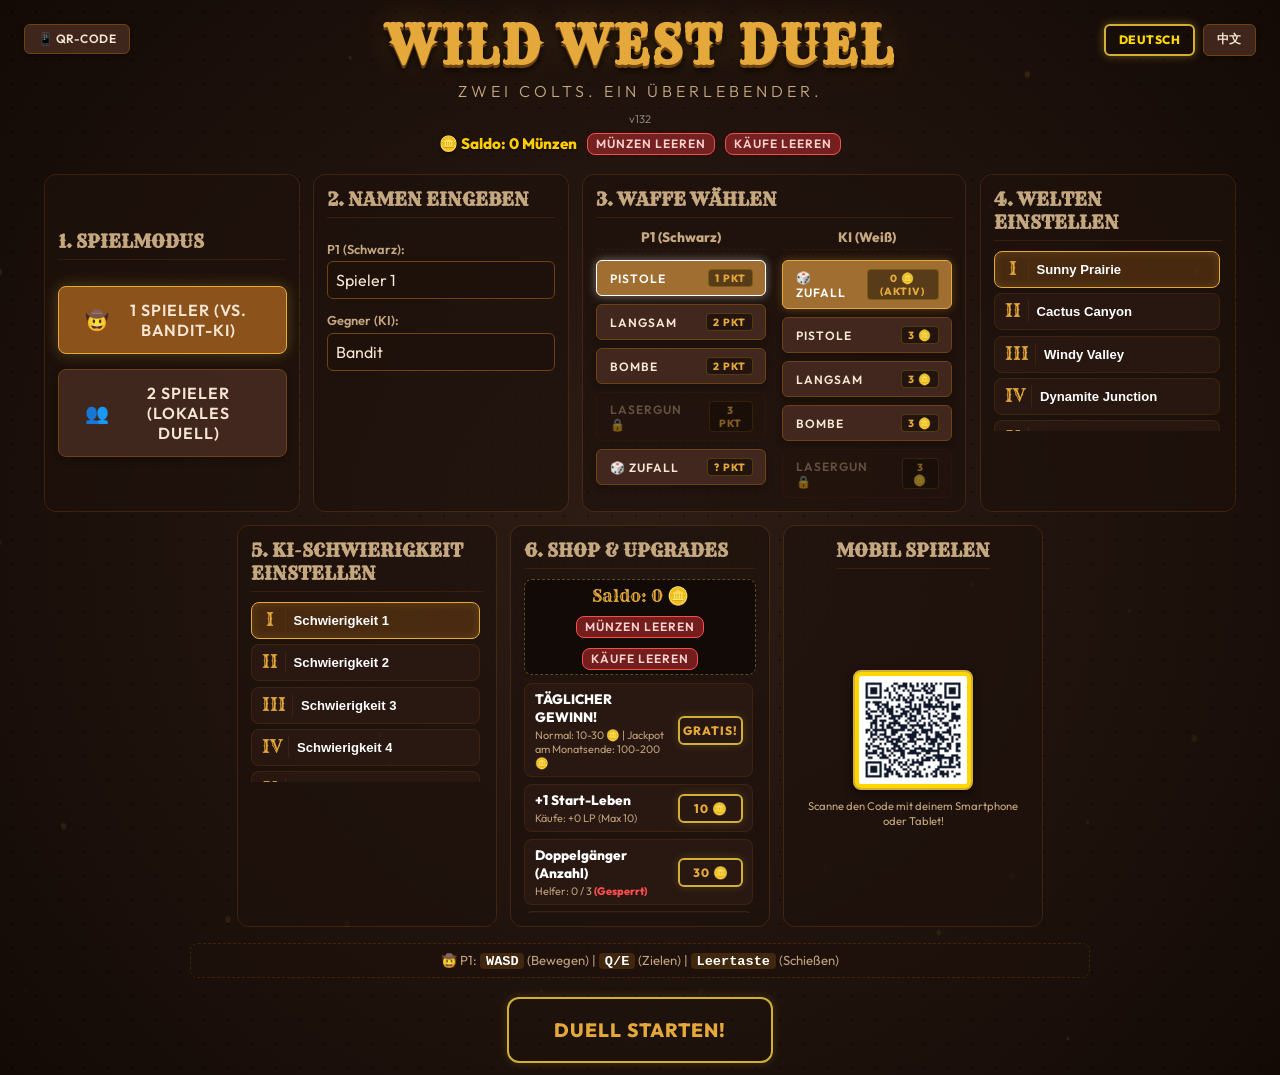
==== commit 07697963: "Enable 4-joystick local duel on iPad/touch devices (v132)" ====
--- a/games/shoot_game/index.html
+++ b/games/shoot_game/index.html
@@ -412,6 +412,16 @@
                         <div class="joystick-knob red"></div>
                     </div>
                 </div>
+                <div id="joystick-p2-move" class="joystick-container">
+                    <div class="joystick-base">
+                        <div class="joystick-knob green"></div>
+                    </div>
+                </div>
+                <div id="joystick-p2-aim" class="joystick-container">
+                    <div class="joystick-base">
+                        <div class="joystick-knob orange"></div>
+                    </div>
+                </div>
             </div>
 
             <div id="game-controls-bar">
@@ -474,10 +484,10 @@
     </div>
 
     <!-- JS Files as Modules -->
-    <script type="module" src="game.js?v=131"></script>
+    <script type="module" src="game.js?v=132"></script>
     <script>
         (function() {
-            const TARGET_VERSION = '131';
+            const TARGET_VERSION = '132';
             const storedVersion = localStorage.getItem('wild_west_installed_version');
 
             // Force cache purge if version stored in browser is older than 108
@@ -517,7 +527,7 @@
                     } catch (e) {
                         console.warn('Cache clear failed:', e);
                     }
-                    window.location.href = window.location.pathname + '?v=131&t=' + Date.now();
+                    window.location.href = window.location.pathname + '?v=132&t=' + Date.now();
                 };
                 window.forcePurgeAndReload = forceUpdateAndReload;
 
@@ -529,7 +539,7 @@
                 });
 
                 window.addEventListener('load', () => {
-                    navigator.serviceWorker.register('./sw.js?v=131', { scope: './' }).then(reg => {
+                    navigator.serviceWorker.register('./sw.js?v=132', { scope: './' }).then(reg => {
                         reg.update();
 
                         window.addEventListener('focus', () => reg.update());
--- a/games/shoot_game/style.css
+++ b/games/shoot_game/style.css
@@ -1162,14 +1162,18 @@
     box-shadow: 0 0 15px rgba(255, 59, 48, 0.5), inset 0 2px 4px rgba(255, 255, 255, 0.3);
 }
 
-/* Hide PvP mode button and keyboard cheat sheet on mobile devices (smartphones/tablets without default physical keyboards) */
-body.mobile-device .controls-cheat-sheet-compact,
-body.mobile-device .mode-btn[data-mode="pvp"] {
-    display: none !important;
-}
-
-/* Hide joysticks in PvP mode since P2 requires keyboard and touch screen has no P2 joystick */
-body.mode-pvp #mobile-controls {
+.joystick-knob.green {
+    background: radial-gradient(circle at 35% 35%, #34c759 0%, #28a745 70%, #1e7e34 100%);
+    box-shadow: 0 0 15px rgba(52, 199, 89, 0.5), inset 0 2px 4px rgba(255, 255, 255, 0.3);
+}
+
+.joystick-knob.orange {
+    background: radial-gradient(circle at 35% 35%, #ff9500 0%, #ff8c00 70%, #d97706 100%);
+    box-shadow: 0 0 15px rgba(255, 149, 0, 0.5), inset 0 2px 4px rgba(255, 255, 255, 0.3);
+}
+
+/* Hide keyboard cheat sheet on mobile devices */
+body.mobile-device .controls-cheat-sheet-compact {
     display: none !important;
 }
 
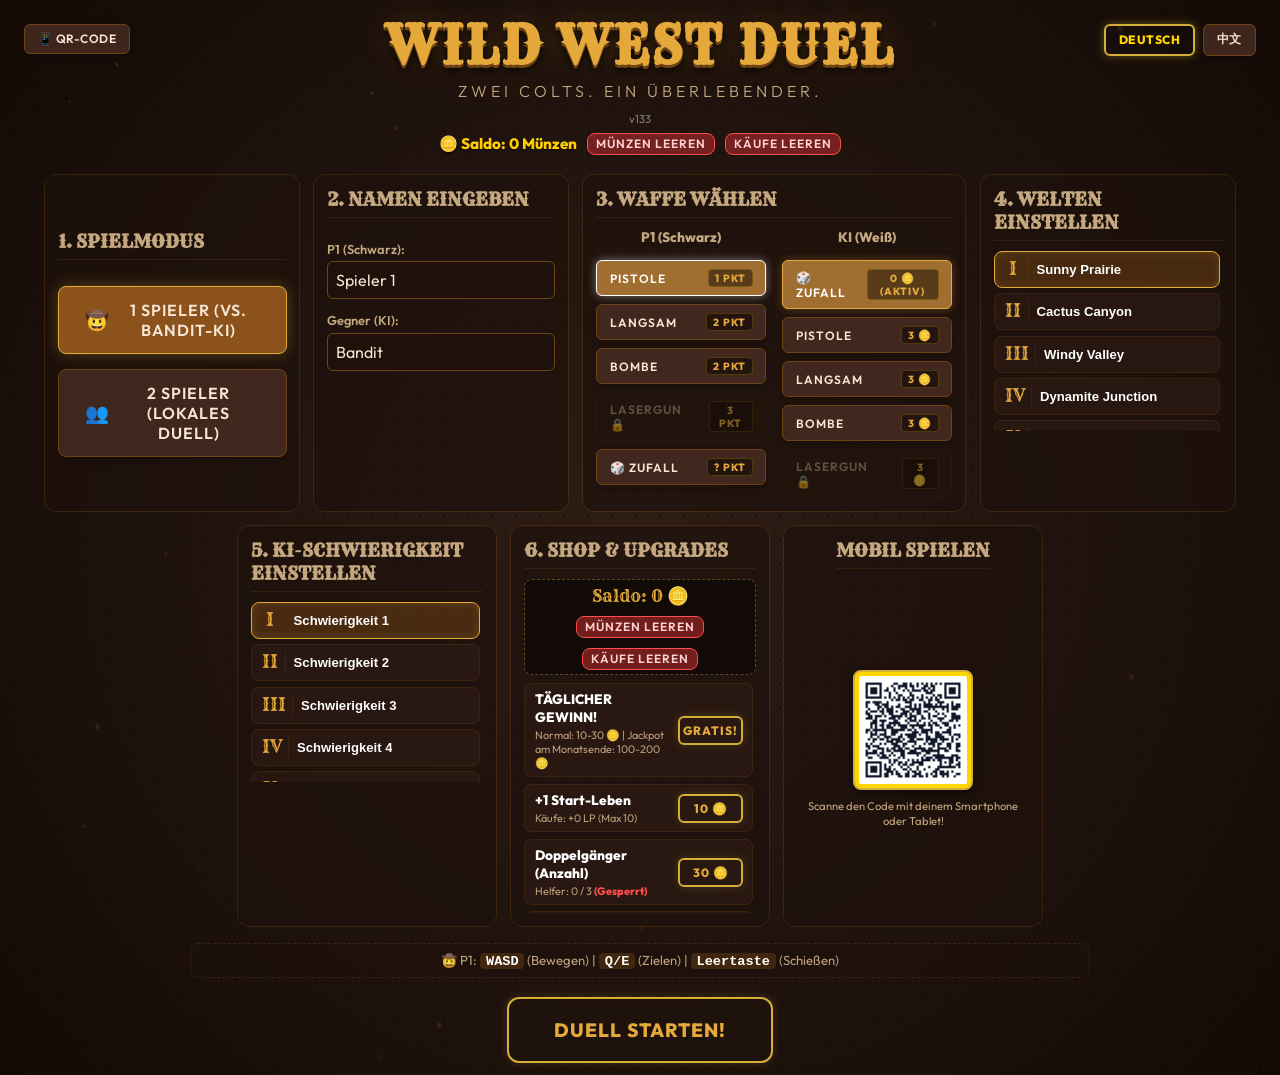
==== commit ebebaa09: "Add glowing red aim guide line for Player 2 in Local Duel (v133)" ====
--- a/games/shoot_game/index.html
+++ b/games/shoot_game/index.html
@@ -484,10 +484,10 @@
     </div>
 
     <!-- JS Files as Modules -->
-    <script type="module" src="game.js?v=132"></script>
+    <script type="module" src="game.js?v=133"></script>
     <script>
         (function() {
-            const TARGET_VERSION = '132';
+            const TARGET_VERSION = '133';
             const storedVersion = localStorage.getItem('wild_west_installed_version');
 
             // Force cache purge if version stored in browser is older than 108
@@ -527,7 +527,7 @@
                     } catch (e) {
                         console.warn('Cache clear failed:', e);
                     }
-                    window.location.href = window.location.pathname + '?v=132&t=' + Date.now();
+                    window.location.href = window.location.pathname + '?v=133&t=' + Date.now();
                 };
                 window.forcePurgeAndReload = forceUpdateAndReload;
 
@@ -539,7 +539,7 @@
                 });
 
                 window.addEventListener('load', () => {
-                    navigator.serviceWorker.register('./sw.js?v=132', { scope: './' }).then(reg => {
+                    navigator.serviceWorker.register('./sw.js?v=133', { scope: './' }).then(reg => {
                         reg.update();
 
                         window.addEventListener('focus', () => reg.update());
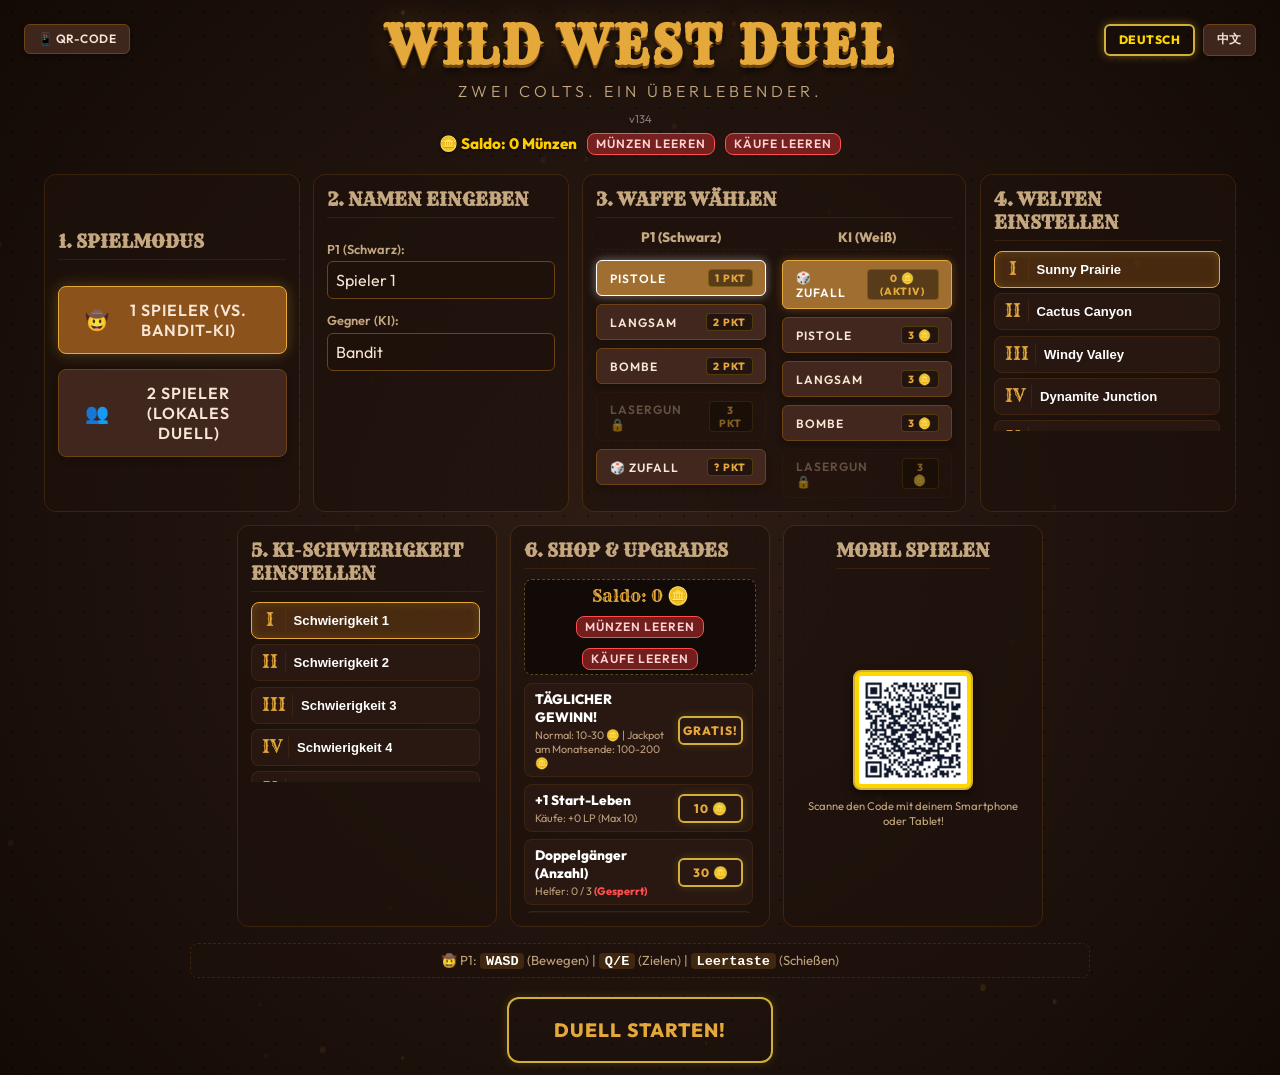
==== commit 1fa7a19f: "Show aim line only while actively aiming or shooting (v134)" ====
--- a/games/shoot_game/index.html
+++ b/games/shoot_game/index.html
@@ -484,10 +484,10 @@
     </div>
 
     <!-- JS Files as Modules -->
-    <script type="module" src="game.js?v=133"></script>
+    <script type="module" src="game.js?v=134"></script>
     <script>
         (function() {
-            const TARGET_VERSION = '133';
+            const TARGET_VERSION = '134';
             const storedVersion = localStorage.getItem('wild_west_installed_version');
 
             // Force cache purge if version stored in browser is older than 108
@@ -527,7 +527,7 @@
                     } catch (e) {
                         console.warn('Cache clear failed:', e);
                     }
-                    window.location.href = window.location.pathname + '?v=133&t=' + Date.now();
+                    window.location.href = window.location.pathname + '?v=134&t=' + Date.now();
                 };
                 window.forcePurgeAndReload = forceUpdateAndReload;
 
@@ -539,7 +539,7 @@
                 });
 
                 window.addEventListener('load', () => {
-                    navigator.serviceWorker.register('./sw.js?v=133', { scope: './' }).then(reg => {
+                    navigator.serviceWorker.register('./sw.js?v=134', { scope: './' }).then(reg => {
                         reg.update();
 
                         window.addEventListener('focus', () => reg.update());
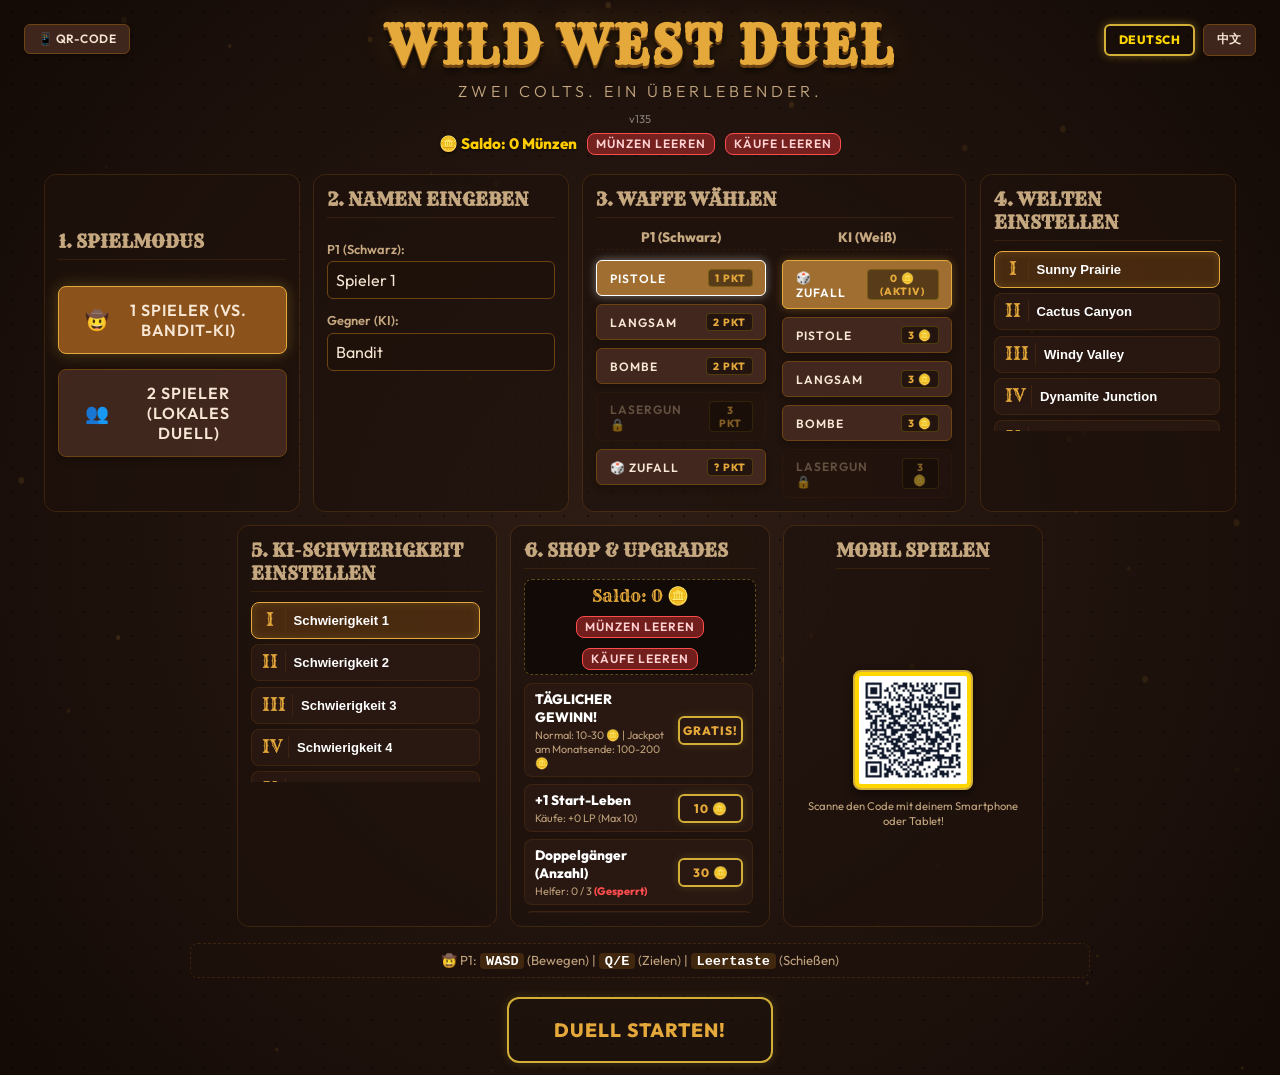
==== commit b2fa03c0: "Completely disable aim line for AI/KI entities (v135)" ====
--- a/games/shoot_game/index.html
+++ b/games/shoot_game/index.html
@@ -484,10 +484,10 @@
     </div>
 
     <!-- JS Files as Modules -->
-    <script type="module" src="game.js?v=134"></script>
+    <script type="module" src="game.js?v=135"></script>
     <script>
         (function() {
-            const TARGET_VERSION = '134';
+            const TARGET_VERSION = '135';
             const storedVersion = localStorage.getItem('wild_west_installed_version');
 
             // Force cache purge if version stored in browser is older than 108
@@ -527,7 +527,7 @@
                     } catch (e) {
                         console.warn('Cache clear failed:', e);
                     }
-                    window.location.href = window.location.pathname + '?v=134&t=' + Date.now();
+                    window.location.href = window.location.pathname + '?v=135&t=' + Date.now();
                 };
                 window.forcePurgeAndReload = forceUpdateAndReload;
 
@@ -539,7 +539,7 @@
                 });
 
                 window.addEventListener('load', () => {
-                    navigator.serviceWorker.register('./sw.js?v=134', { scope: './' }).then(reg => {
+                    navigator.serviceWorker.register('./sw.js?v=135', { scope: './' }).then(reg => {
                         reg.update();
 
                         window.addEventListener('focus', () => reg.update());
